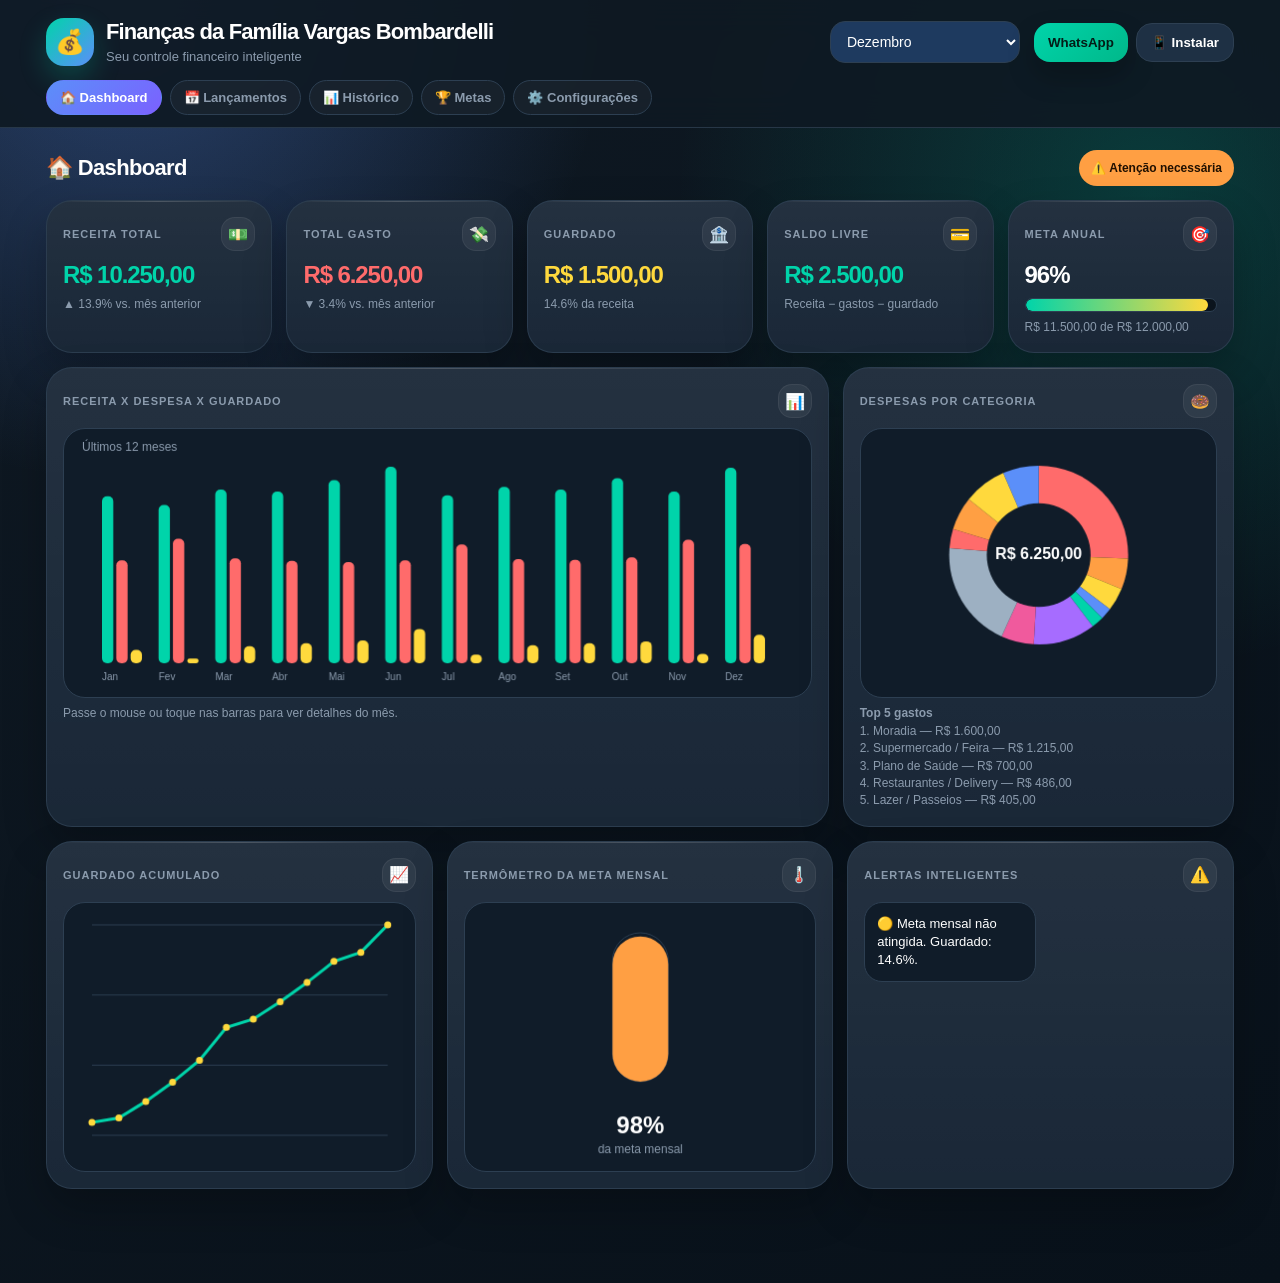
==== index.html @ 2c411420 "Add financial dashboard app" ====
<html lang="pt-BR">
<head>
  <meta charset="UTF-8" />
  <meta name="viewport" content="width=device-width, initial-scale=1.0, maximum-scale=1.0" />
  <meta name="theme-color" content="#0F1923" />
  <title>Finanças da Família Vargas Bombardelli</title>
  <style>
    :root{
      --bg:#0F1923;
      --bg2:#08111A;
      --card:#172535;
      --card2:#1E3044;
      --line:#2D3F52;
      --green:#00D4AA;
      --blue:#5B8FF9;
      --red:#FF6B6B;
      --gold:#FFD93D;
      --orange:#FF9F43;
      --text:#FFFFFF;
      --muted:#8B9BAD;
      --glass:rgba(255,255,255,.055);
    }
    *{box-sizing:border-box}
    html{scroll-behavior:smooth}
    body{
      margin:0;
      min-height:100vh;
      font-family:Arial, Calibri, sans-serif;
      background:
        radial-gradient(circle at 10% 0%, rgba(91,143,249,.35), transparent 28%),
        radial-gradient(circle at 90% 15%, rgba(0,212,170,.20), transparent 30%),
        linear-gradient(145deg,var(--bg),var(--bg2));
      color:var(--text);
    }
    button,input,select{font-family:inherit}
    button{
      border:0;
      border-radius:16px;
      padding:11px 14px;
      font-weight:800;
      color:#fff;
      background:linear-gradient(135deg,var(--blue),#7868FF);
      cursor:pointer;
      box-shadow:0 14px 28px rgba(0,0,0,.24);
      transition:.18s ease;
      -webkit-tap-highlight-color:transparent;
    }
    button:active{transform:scale(.98)}
    button.secondary{background:var(--card2);border:1px solid var(--line);box-shadow:none}
    button.danger{background:linear-gradient(135deg,var(--red),#D94B63)}
    button.green{background:linear-gradient(135deg,var(--green),#00B88A);color:#041C17}
    button.gold{background:linear-gradient(135deg,var(--gold),#FFB72D);color:#201700}
    input,select{
      width:100%;
      border:1px solid var(--line);
      background:#1E3A5F;
      color:#fff;
      border-radius:15px;
      padding:11px 12px;
      outline:none;
      font-size:14px;
    }
    input::placeholder{color:#A6B7C8}
    header{
      position:sticky;
      top:0;
      z-index:50;
      background:rgba(15,25,35,.92);
      backdrop-filter:blur(18px);
      -webkit-backdrop-filter:blur(18px);
      border-bottom:1px solid rgba(45,63,82,.8);
    }
    .header-inner{
      max-width:1220px;
      margin:0 auto;
      padding:18px 16px 12px;
    }
    .top{
      display:grid;
      grid-template-columns:1fr 190px auto;
      gap:14px;
      align-items:center;
    }
    .brand{
      display:flex;
      gap:12px;
      align-items:center;
    }
    .logo{
      width:48px;height:48px;border-radius:18px;
      display:grid;place-items:center;
      background:linear-gradient(135deg,var(--green),var(--blue));
      box-shadow:0 12px 28px rgba(0,212,170,.22);
      font-size:24px;
    }
    h1{font-size:22px;line-height:1.08;margin:0;letter-spacing:-.04em}
    .subtitle{margin:5px 0 0;color:var(--muted);font-size:13px}
    .actions{display:flex;gap:8px;flex-wrap:wrap;justify-content:flex-end}
    .tabs{
      display:flex;gap:8px;flex-wrap:wrap;margin-top:14px
    }
    .tab{
      background:rgba(255,255,255,.035);
      border:1px solid var(--line);
      color:var(--muted);
      box-shadow:none;
      border-radius:999px;
      padding:9px 13px;
      font-size:13px;
    }
    .tab.active{
      color:#fff;
      border-color:transparent;
      background:linear-gradient(135deg,var(--blue),#7B61FF);
    }
    main{max-width:1220px;margin:0 auto;padding:18px 16px 94px}
    .page{display:none;animation:fade .2s ease}
    .page.active{display:block}
    @keyframes fade{from{opacity:.45;transform:translateY(6px)}to{opacity:1;transform:translateY(0)}}
    .section-head{
      display:flex;align-items:center;justify-content:space-between;gap:12px;margin:4px 0 14px
    }
    h2{margin:0;font-size:22px;letter-spacing:-.03em}
    .status{
      display:inline-flex;
      align-items:center;
      justify-content:center;
      min-height:36px;
      border-radius:999px;
      padding:8px 12px;
      font-size:12px;
      font-weight:900;
      color:#061915;
      white-space:nowrap;
    }
    .status.good{background:var(--green)}
    .status.warn{background:var(--orange);color:#201000}
    .status.bad{background:var(--red);color:#fff}
    .grid{display:grid;gap:14px}
    .kpis{grid-template-columns:repeat(5,minmax(0,1fr))}
    .card{
      position:relative;
      overflow:hidden;
      background:
        linear-gradient(180deg,rgba(255,255,255,.055),rgba(255,255,255,.012)),
        var(--card);
      border:1px solid rgba(45,63,82,.9);
      border-radius:26px;
      padding:16px;
      box-shadow:0 20px 44px rgba(0,0,0,.24);
    }
    .card:before{
      content:"";
      position:absolute;
      inset:0 0 auto 0;
      height:1px;
      background:linear-gradient(90deg,transparent,rgba(255,255,255,.18),transparent);
    }
    .card-title{
      display:flex;align-items:center;justify-content:space-between;gap:10px;margin-bottom:10px
    }
    h3{
      margin:0;
      color:var(--muted);
      font-size:11px;
      letter-spacing:.09em;
      text-transform:uppercase;
    }
    .icon{
      width:34px;height:34px;border-radius:14px;
      background:rgba(255,255,255,.06);
      display:grid;place-items:center;
      border:1px solid rgba(255,255,255,.06);
    }
    .value{font-size:24px;font-weight:900;letter-spacing:-.045em}
    .small{font-size:12px;color:var(--muted);line-height:1.45;margin-top:7px}
    .positive{color:var(--green)}
    .negative{color:var(--red)}
    .golden{color:var(--gold)}
    .charts{grid-template-columns:2fr 1fr;margin-top:14px}
    .triple{grid-template-columns:1fr 1fr 1fr;margin-top:14px}
    canvas{
      display:block;
      width:100%;
      height:270px;
      background:#101C29;
      border-radius:22px;
      border:1px solid var(--line);
      touch-action:manipulation;
    }
    .tooltip{
      position:fixed;
      display:none;
      pointer-events:none;
      z-index:999;
      background:#07111B;
      color:#fff;
      border:1px solid var(--line);
      border-radius:14px;
      padding:9px 10px;
      font-size:12px;
      box-shadow:0 12px 30px rgba(0,0,0,.35);
      max-width:240px;
    }
    .alerts{display:grid;grid-template-columns:repeat(2,1fr);gap:10px}
    .alert{
      background:#101C29;
      border:1px solid var(--line);
      border-radius:18px;
      padding:12px;
      font-size:13px;
      line-height:1.4;
    }
    .forms{grid-template-columns:1fr 1fr}
    .field{margin-bottom:11px}
    .field label{
      display:block;margin:0 0 6px;color:var(--muted);font-size:12px
    }
    .row{
      display:grid;
      grid-template-columns:1fr 140px;
      gap:10px;
      align-items:center;
      margin-bottom:9px;
    }
    .row label{font-size:13px;color:#fff}
    .summary{grid-template-columns:repeat(5,1fr);margin-top:12px}
    .mini{
      background:#101C29;
      border:1px solid var(--line);
      border-radius:18px;
      padding:12px;
      min-height:70px;
    }
    .mini span{display:block;color:var(--muted);font-size:11px;margin-bottom:7px;text-transform:uppercase;letter-spacing:.06em}
    .mini strong{font-size:15px}
    .notice{
      border:1px solid rgba(255,217,61,.28);
      background:rgba(255,217,61,.075);
      color:#FFECA7;
      border-radius:20px;
      padding:13px 14px;
      line-height:1.45;
      font-size:13px;
    }
    table{
      width:100%;
      border-collapse:separate;
      border-spacing:0;
      overflow:hidden;
      border-radius:22px;
      background:var(--card);
      border:1px solid var(--line);
    }
    th,td{
      padding:12px 10px;
      border-bottom:1px solid var(--line);
      font-size:13px;
      text-align:right;
    }
    th:first-child,td:first-child{text-align:left}
    th{
      color:var(--muted);
      background:#101C29;
      font-size:11px;
      text-transform:uppercase;
      letter-spacing:.07em
    }
    tr:last-child td{border-bottom:0}
    .category-line{
      display:grid;
      grid-template-columns:1fr auto auto;
      gap:8px;
      align-items:center;
      padding:8px 0;
      border-bottom:1px solid rgba(45,63,82,.45);
    }
    .goal-card{margin-bottom:12px}
    .progress{
      height:14px;background:#0B141D;border:1px solid var(--line);
      border-radius:999px;overflow:hidden;margin-top:9px
    }
    .bar{
      height:100%;width:0;
      background:linear-gradient(90deg,var(--green),var(--gold));
      border-radius:999px;transition:.22s ease;
    }
    .bottom-nav{display:none}
    .fab{
      position:fixed;
      right:18px;
      bottom:82px;
      z-index:60;
      width:54px;height:54px;border-radius:50%;
      display:none;place-items:center;
      font-size:22px;
      background:linear-gradient(135deg,var(--green),var(--blue));
      color:#031A18;
    }
    @media(max-width:900px){
      .top{grid-template-columns:1fr;align-items:stretch}
      .actions{justify-content:stretch}
      .actions button{flex:1}
      .tabs{display:none}
      main{padding:14px 12px 94px}
      .kpis,.charts,.triple,.forms,.summary,.alerts{grid-template-columns:1fr}
      .card{border-radius:22px;padding:14px}
      .row{grid-template-columns:1fr;gap:6px}
      canvas{height:240px}
      .value{font-size:23px}
      table{display:block;overflow-x:auto;white-space:nowrap}
      .bottom-nav{
        display:grid;
        grid-template-columns:repeat(5,1fr);
        position:fixed;left:0;right:0;bottom:0;
        background:rgba(15,25,35,.97);
        border-top:1px solid var(--line);
        z-index:70;
      }
      .bottom-nav button{
        border-radius:0;
        background:transparent;
        color:var(--muted);
        box-shadow:none;
        padding:9px 4px;
        font-size:10.5px;
        line-height:1.2;
      }
      .bottom-nav button.active{
        color:#fff;
        background:#172535;
      }
      .fab{display:grid}
      h1{font-size:19px}
      h2{font-size:20px}
    }
  </style>
</head>
<body>
  <div class="tooltip" id="tooltip"></div>

  <header>
    <div class="header-inner">
      <div class="top">
        <div class="brand">
          <div class="logo">💰</div>
          <div>
            <h1 id="appTitle">Finanças da Família Vargas Bombardelli</h1>
            <p class="subtitle">Seu controle financeiro inteligente</p>
          </div>
        </div>
        <select id="monthSelect" aria-label="Selecionar mês"></select>
        <div class="actions">
          <button class="green" onclick="shareWhatsApp()">WhatsApp</button>
          <button class="secondary" onclick="showInstallHelp()">📱 Instalar</button>
        </div>
      </div>
      <div class="tabs">
        <button class="tab active" onclick="go('dashboard', this)">🏠 Dashboard</button>
        <button class="tab" onclick="go('lancamentos', this)">📅 Lançamentos</button>
        <button class="tab" onclick="go('historico', this)">📊 Histórico</button>
        <button class="tab" onclick="go('metas', this)">🏆 Metas</button>
        <button class="tab" onclick="go('config', this)">⚙️ Configurações</button>
      </div>
    </div>
  </header>

  <main>
    <section class="page active" id="dashboard">
      <div class="section-head">
        <h2>🏠 Dashboard</h2>
        <span class="status good" id="monthStatus">✅ Mês saudável</span>
      </div>

      <div class="grid kpis">
        <div class="card"><div class="card-title"><h3>Receita total</h3><span class="icon">💵</span></div><div class="value positive" id="kpiReceita">R$ 0,00</div><div class="small" id="cmpReceita">Comparativo mensal</div></div>
        <div class="card"><div class="card-title"><h3>Total gasto</h3><span class="icon">💸</span></div><div class="value negative" id="kpiGasto">R$ 0,00</div><div class="small" id="cmpGasto">Fixas + variáveis</div></div>
        <div class="card"><div class="card-title"><h3>Guardado</h3><span class="icon">🏦</span></div><div class="value golden" id="kpiGuardado">R$ 0,00</div><div class="small" id="kpiPctGuardado">0% da receita</div></div>
        <div class="card"><div class="card-title"><h3>Saldo livre</h3><span class="icon">💳</span></div><div class="value" id="kpiSaldo">R$ 0,00</div><div class="small">Receita − gastos − guardado</div></div>
        <div class="card"><div class="card-title"><h3>Meta anual</h3><span class="icon">🎯</span></div><div class="value" id="kpiMeta">0%</div><div class="progress"><div class="bar" id="metaBar"></div></div><div class="small" id="metaText">R$ 0 de R$ 12.000</div></div>
      </div>

      <div class="grid charts">
        <div class="card">
          <div class="card-title"><h3>Receita x despesa x guardado</h3><span class="icon">📊</span></div>
          <canvas id="barChart"></canvas>
          <div class="small">Passe o mouse ou toque nas barras para ver detalhes do mês.</div>
        </div>
        <div class="card">
          <div class="card-title"><h3>Despesas por categoria</h3><span class="icon">🍩</span></div>
          <canvas id="donutChart"></canvas>
          <div class="small" id="topGastos"></div>
        </div>
      </div>

      <div class="grid triple">
        <div class="card"><div class="card-title"><h3>Guardado acumulado</h3><span class="icon">📈</span></div><canvas id="lineChart"></canvas></div>
        <div class="card"><div class="card-title"><h3>Termômetro da meta mensal</h3><span class="icon">🌡️</span></div><canvas id="thermoChart"></canvas></div>
        <div class="card"><div class="card-title"><h3>Alertas inteligentes</h3><span class="icon">⚠️</span></div><div class="alerts" id="alerts"></div></div>
      </div>
    </section>

    <section class="page" id="lancamentos">
      <div class="section-head">
        <h2>📅 Lançamentos</h2>
        <button class="danger" onclick="clearAll()">Apagar todos os meses</button>
      </div>
      <div class="notice">Preencha os valores do mês selecionado. O app salva automaticamente no navegador do aparelho.</div>

      <div class="grid forms" style="margin-top:14px">
        <div class="card">
          <div class="card-title"><h3>🟢 Receitas</h3><span class="icon">💵</span></div>
          <div class="field"><label>Salário Giovanna</label><input type="number" id="salGiovanna" min="0" oninput="updateMonthData()"></div>
          <div class="field"><label>Salário Cleiton</label><input type="number" id="salCleiton" min="0" oninput="updateMonthData()"></div>
          <div class="field"><label>Renda Extra</label><input type="number" id="rendaExtra" min="0" oninput="updateMonthData()"></div>
          <div class="field"><label>Outros</label><input type="number" id="outrosReceita" min="0" oninput="updateMonthData()"></div>
        </div>
        <div class="card">
          <div class="card-title"><h3>🔵 Investimentos & reservas</h3><span class="icon">🏦</span></div>
          <div class="field"><label>Poupança / Conta Reserva</label><input type="number" id="poupanca" min="0" oninput="updateMonthData()"></div>
          <div class="field"><label>CDB / Tesouro / Investimentos</label><input type="number" id="investimentos" min="0" oninput="updateMonthData()"></div>
          <div class="field"><label>Fundo de Emergência</label><input type="number" id="emergencia" min="0" oninput="updateMonthData()"></div>
        </div>
      </div>

      <div class="grid forms" style="margin-top:14px">
        <div class="card"><div class="card-title"><h3>🔴 Despesas fixas</h3><span class="icon">🏠</span></div><div id="fixedInputs"></div></div>
        <div class="card"><div class="card-title"><h3>🟠 Despesas variáveis</h3><span class="icon">🛒</span></div><div id="varInputs"></div></div>
      </div>

      <div class="card" style="margin-top:14px">
        <div class="card-title"><h3>📊 Resumo do mês</h3><span class="icon">✨</span></div>
        <div class="grid summary">
          <div class="mini"><span>Receitas</span><strong id="sumReceita">R$ 0,00</strong></div>
          <div class="mini"><span>Despesas</span><strong id="sumDespesa">R$ 0,00</strong></div>
          <div class="mini"><span>Guardado</span><strong id="sumGuardado">R$ 0,00</strong></div>
          <div class="mini"><span>Saldo</span><strong id="sumSaldo">R$ 0,00</strong></div>
          <div class="mini"><span>Status</span><strong id="sumStatus">-</strong></div>
        </div>
      </div>
    </section>

    <section class="page" id="historico">
      <div class="section-head"><h2>📊 Histórico anual</h2></div>
      <div class="card"><table id="historyTable"></table></div>
    </section>

    <section class="page" id="metas">
      <div class="section-head">
        <h2>🏆 Metas & Sonhos</h2>
        <button onclick="addGoal()">Adicionar meta</button>
      </div>
      <div id="goalsList"></div>
    </section>

    <section class="page" id="config">
      <div class="section-head"><h2>⚙️ Configurações</h2></div>
      <div class="grid forms">
        <div class="card">
          <div class="card-title"><h3>Personalização</h3><span class="icon">⚙️</span></div>
          <div class="field"><label>Nome da família</label><input id="familyName" oninput="updateConfig()"></div>
          <div class="field"><label>Meta anual de economia</label><input type="number" id="annualGoal" oninput="updateConfig()"></div>
          <div class="field"><label>Meta percentual mensal (%)</label><input type="number" id="monthlyGoalPct" oninput="updateConfig()"></div>
          <button class="gold" onclick="resetDemo()">Restaurar dados de demonstração</button>
        </div>
        <div class="card">
          <div class="card-title"><h3>Categorias de despesas</h3><span class="icon">🧾</span></div>
          <div class="field"><label>Nova categoria</label><input id="newCategoryName" placeholder="Ex: Bebê, pet, farmácia..."></div>
          <div class="actions" style="justify-content:flex-start"><button onclick="addCategory('fixed')">Adicionar em fixas</button><button onclick="addCategory('variable')">Adicionar em variáveis</button></div>
          <div id="categoryList" style="margin-top:14px"></div>
        </div>
      </div>
      <div class="card" style="margin-top:14px">
        <div class="card-title"><h3>Como usar no iPhone</h3><span class="icon">📱</span></div>
        <p class="small">Se estiver hospedado em site/link: abra no Safari, toque em compartilhar e escolha “Adicionar à Tela de Início”. Se estiver como arquivo HTML, ele pode abrir com limitações no iPhone.</p>
      </div>
    </section>
  </main>

  <button class="fab" onclick="goMobile('lancamentos', document.querySelectorAll('.bottom-nav button')[1])">＋</button>

  <nav class="bottom-nav">
    <button class="active" onclick="goMobile('dashboard', this)">🏠<br>Início</button>
    <button onclick="goMobile('lancamentos', this)">📅<br>Lançar</button>
    <button onclick="goMobile('historico', this)">📊<br>Histórico</button>
    <button onclick="goMobile('metas', this)">🏆<br>Metas</button>
    <button onclick="goMobile('config', this)">⚙️<br>Ajustes</button>
  </nav>

  <script>
    var months = ["Janeiro","Fevereiro","Março","Abril","Maio","Junho","Julho","Agosto","Setembro","Outubro","Novembro","Dezembro"];
    var state = null;
    var chartHit = { bars: [], donut: [] };

    function defaultState(){
      var fixedCats = ["Moradia","Condomínio","Energia elétrica","Água / Saneamento","Gás","Internet / Telefone","Plano de Saúde","Escola / Cursos","Seguro","Parcelas fixas"];
      var varCats = ["Supermercado / Feira","Açougue / Padaria","Farmácia / Saúde","Combustível","Transporte","Restaurantes / Delivery","Lazer / Passeios","Roupas / Calçados","Higiene / Beleza","Assinaturas digitais","Presentes","Compras diversas"];
      var data = {};
      for(var i=0;i<months.length;i++){
        data[months[i]] = {receitas:{giovanna:0,cleiton:0,extra:0,outros:0},fixed:{},variable:{},invest:{poupanca:0,investimentos:0,emergencia:0}};
        for(var f=0;f<fixedCats.length;f++) data[months[i]].fixed[fixedCats[f]]=0;
        for(var v=0;v<varCats.length;v++) data[months[i]].variable[varCats[v]]=0;
      }

      var demo = [
        [5000,3500,250,0,3350,2050,700],
        [4900,3400,0,0,3380,3150,250],
        [5100,3600,400,0,3400,2100,900],
        [5200,3650,0,150,3420,1950,1050],
        [5300,3700,600,0,3450,1850,1200],
        [5600,3900,800,0,3500,1900,1800],
        [5200,3600,0,0,3480,2750,450],
        [5250,3700,300,0,3460,2000,950],
        [5350,3750,0,0,3470,1950,1050],
        [5400,3800,500,0,3500,2050,1150],
        [5300,3700,0,0,3520,2950,500],
        [5600,3900,750,0,3550,2700,1500]
      ];

      for(var m=0;m<months.length;m++){
        var d=data[months[m]], x=demo[m];
        d.receitas={giovanna:x[0],cleiton:x[1],extra:x[2],outros:x[3]};
        d.fixed["Moradia"]=1600;
        d.fixed["Condomínio"]=350;
        d.fixed["Energia elétrica"]=260;
        d.fixed["Água / Saneamento"]=130;
        d.fixed["Internet / Telefone"]=140;
        d.fixed["Plano de Saúde"]=700;
        d.fixed["Parcelas fixas"]=x[4]-3180;
        d.variable["Supermercado / Feira"]=Math.round(x[5]*0.45);
        d.variable["Restaurantes / Delivery"]=Math.round(x[5]*0.18);
        d.variable["Combustível"]=Math.round(x[5]*0.14);
        d.variable["Farmácia / Saúde"]=Math.round(x[5]*0.08);
        d.variable["Lazer / Passeios"]=Math.round(x[5]*0.15);
        d.invest.poupanca=x[6];
      }

      return {
        selectedMonth: months[new Date().getMonth()] || "Janeiro",
        familyName: "Família Vargas Bombardelli",
        annualGoal: 12000,
        monthlyGoalPct: 15,
        fixedCategories: fixedCats,
        variableCategories: varCats,
        data:data,
        goals:[
          {name:"Reserva de emergência",target:10000,saved:2300,date:"2025-12-31"},
          {name:"Viagem em família",target:7000,saved:1200,date:"2025-11-30"}
        ]
      };
    }

    function load(){
      try{ state = JSON.parse(localStorage.getItem("financasVargasBombardelliFinal")) || defaultState(); }
      catch(e){ state = defaultState(); }
      ensureState();
    }
    function ensureState(){
      for(var i=0;i<months.length;i++){
        var m=months[i];
        if(!state.data[m]) state.data[m]={receitas:{giovanna:0,cleiton:0,extra:0,outros:0},fixed:{},variable:{},invest:{poupanca:0,investimentos:0,emergencia:0}};
        state.fixedCategories.forEach(function(c){ if(state.data[m].fixed[c]===undefined) state.data[m].fixed[c]=0; });
        state.variableCategories.forEach(function(c){ if(state.data[m].variable[c]===undefined) state.data[m].variable[c]=0; });
      }
    }
    function save(){ try{ localStorage.setItem("financasVargasBombardelliFinal", JSON.stringify(state)); }catch(e){} }
    function money(v){ return (Number(v)||0).toLocaleString("pt-BR",{style:"currency",currency:"BRL"}); }
    function sumObj(o){ var t=0; for(var k in o)t+=Number(o[k])||0; return t; }
    function calcMonth(m){
      var d=state.data[m], receita=sumObj(d.receitas), fixas=sumObj(d.fixed), variaveis=sumObj(d.variable), despesas=fixas+variaveis, guardado=sumObj(d.invest), saldo=receita-despesas-guardado;
      return {receita:receita,fixas:fixas,variaveis:variaveis,despesas:despesas,guardado:guardado,saldo:saldo,pctGuardado:receita?guardado/receita*100:0,pctGasto:receita?despesas/receita*100:0};
    }
    function statusFor(c){
      if(c.saldo<0) return {text:"🚨 Mês crítico",cls:"bad"};
      if(c.pctGuardado<state.monthlyGoalPct) return {text:"⚠️ Atenção necessária",cls:"warn"};
      return {text:"✅ Mês saudável",cls:"good"};
    }
    function init(){
      load();
      var sel=document.getElementById("monthSelect");
      months.forEach(function(m){ var o=document.createElement("option"); o.value=m; o.textContent=m; sel.appendChild(o); });
      sel.value=state.selectedMonth;
      sel.addEventListener("change",function(){state.selectedMonth=this.value; renderAll();});
      renderAll();
      setTimeout(renderAll,200);
    }
    function go(id,btn){
      document.querySelectorAll(".page").forEach(function(p){p.classList.remove("active")});
      document.getElementById(id).classList.add("active");
      document.querySelectorAll(".tab").forEach(function(t){t.classList.remove("active")});
      if(btn)btn.classList.add("active");
      window.scrollTo(0,0);
    }
    function goMobile(id,btn){
      go(id,null);
      document.querySelectorAll(".bottom-nav button").forEach(function(b){b.classList.remove("active")});
      if(btn)btn.classList.add("active");
    }
    function renderAll(){
      save();
      document.getElementById("appTitle").textContent="Finanças da " + state.familyName;
      document.getElementById("monthSelect").value=state.selectedMonth;
      renderDashboard(); renderLaunch(); renderHistory(); renderGoals(); renderConfig();
    }
    function renderDashboard(){
      var m=state.selectedMonth, c=calcMonth(m), st=statusFor(c);
      document.getElementById("kpiReceita").textContent=money(c.receita);
      document.getElementById("kpiGasto").textContent=money(c.despesas);
      document.getElementById("kpiGuardado").textContent=money(c.guardado);
      document.getElementById("kpiPctGuardado").textContent=c.pctGuardado.toFixed(1)+"% da receita";
      var saldo=document.getElementById("kpiSaldo"); saldo.textContent=money(c.saldo); saldo.className="value "+(c.saldo<0?"negative":"positive");
      var statusEl=document.getElementById("monthStatus"); statusEl.textContent=st.text; statusEl.className="status "+st.cls;
      var saved=0; months.forEach(function(x){saved+=calcMonth(x).guardado});
      var pct=state.annualGoal?Math.min(100,saved/state.annualGoal*100):0;
      document.getElementById("kpiMeta").textContent=pct.toFixed(0)+"%";
      document.getElementById("metaBar").style.width=pct+"%";
      document.getElementById("metaText").textContent=money(saved)+" de "+money(state.annualGoal);

      var idx=months.indexOf(m), prev=idx>0?calcMonth(months[idx-1]):null;
      document.getElementById("cmpReceita").textContent=prev?compare(c.receita,prev.receita):"Primeiro mês da série";
      document.getElementById("cmpGasto").textContent=prev?compare(c.despesas,prev.despesas):"Fixas + variáveis";

      var alerts=[];
      if(c.saldo<0) alerts.push("🔴 Saldo negativo em "+m+". Revise gastos variáveis.");
      if(c.pctGuardado<state.monthlyGoalPct) alerts.push("🟡 Meta mensal não atingida. Guardado: "+c.pctGuardado.toFixed(1)+"%.");
      if(c.pctGuardado>=state.monthlyGoalPct) alerts.push("🟢 Você guardou "+c.pctGuardado.toFixed(1)+"% da renda este mês.");
      if(c.pctGasto>75) alerts.push("🟠 Gastos acima de 75% da receita.");
      document.getElementById("alerts").innerHTML=alerts.map(function(a){return '<div class="alert">'+a+'</div>'}).join("");

      drawBars(); drawDonut(); drawLine(); drawThermo(); renderTopGastos();
    }
    function compare(a,b){
      if(!b) return "Sem base anterior";
      var p=(a-b)/b*100, arrow=p>=0?"▲":"▼";
      return arrow+" "+Math.abs(p).toFixed(1)+"% vs. mês anterior";
    }
    function renderLaunch(){
      var d=state.data[state.selectedMonth], c=calcMonth(state.selectedMonth), st=statusFor(c);
      setVal("salGiovanna",d.receitas.giovanna); setVal("salCleiton",d.receitas.cleiton); setVal("rendaExtra",d.receitas.extra); setVal("outrosReceita",d.receitas.outros);
      setVal("poupanca",d.invest.poupanca); setVal("investimentos",d.invest.investimentos); setVal("emergencia",d.invest.emergencia);
      renderExpenseInputs("fixedInputs",state.fixedCategories,d.fixed,"fixed");
      renderExpenseInputs("varInputs",state.variableCategories,d.variable,"variable");
      document.getElementById("sumReceita").textContent=money(c.receita);
      document.getElementById("sumDespesa").textContent=money(c.despesas);
      document.getElementById("sumGuardado").textContent=money(c.guardado);
      document.getElementById("sumSaldo").textContent=money(c.saldo);
      document.getElementById("sumStatus").textContent=st.text;
    }
    function setVal(id,v){var el=document.getElementById(id); if(document.activeElement!==el) el.value=v||"";}
    function renderExpenseInputs(id,cats,obj,type){
      var html="";
      cats.forEach(function(cat){
        html+='<div class="row"><label>'+cat+'</label><input type="number" min="0" value="'+(obj[cat]||"")+'" data-type="'+type+'" data-cat="'+cat.replace(/"/g,'&quot;')+'" oninput="updateExpense(this)"></div>';
      });
      document.getElementById(id).innerHTML=html;
    }
    function updateMonthData(){
      var d=state.data[state.selectedMonth];
      d.receitas.giovanna=+document.getElementById("salGiovanna").value||0;
      d.receitas.cleiton=+document.getElementById("salCleiton").value||0;
      d.receitas.extra=+document.getElementById("rendaExtra").value||0;
      d.receitas.outros=+document.getElementById("outrosReceita").value||0;
      d.invest.poupanca=+document.getElementById("poupanca").value||0;
      d.invest.investimentos=+document.getElementById("investimentos").value||0;
      d.invest.emergencia=+document.getElementById("emergencia").value||0;
      save(); renderDashboard(); renderHistory();
      var c=calcMonth(state.selectedMonth), st=statusFor(c);
      document.getElementById("sumReceita").textContent=money(c.receita); document.getElementById("sumDespesa").textContent=money(c.despesas); document.getElementById("sumGuardado").textContent=money(c.guardado); document.getElementById("sumSaldo").textContent=money(c.saldo); document.getElementById("sumStatus").textContent=st.text;
    }
    function updateExpense(el){
      state.data[state.selectedMonth][el.dataset.type][el.dataset.cat]=+el.value||0;
      save(); renderDashboard(); renderHistory(); updateMonthData();
    }
    function renderHistory(){
      var html="<tr><th>Mês</th><th>Receita</th><th>Despesas</th><th>Guardado</th><th>Saldo</th><th>% Guardado</th><th>Status</th></tr>";
      months.forEach(function(m){
        var c=calcMonth(m), st=statusFor(c);
        html+="<tr><td>"+m+"</td><td>"+money(c.receita)+"</td><td>"+money(c.despesas)+"</td><td>"+money(c.guardado)+"</td><td class='"+(c.saldo<0?"negative":"positive")+"'><strong>"+money(c.saldo)+"</strong></td><td>"+c.pctGuardado.toFixed(1)+"%</td><td>"+st.text+"</td></tr>";
      });
      document.getElementById("historyTable").innerHTML=html;
    }
    function renderGoals(){
      var html="";
      state.goals.forEach(function(g,i){
        var pct=g.target?Math.min(100,(+g.saved||0)/g.target*100):0;
        html+='<div class="card goal-card"><div class="card-title"><h3>Meta '+(i+1)+'</h3><span class="icon">🎯</span></div>'+        
          '<div class="row"><label>Nome</label><input value="'+g.name+'" oninput="updateGoal('+i+',\'name\',this.value)"></div>'+        
          '<div class="row"><label>Valor alvo</label><input type="number" value="'+g.target+'" oninput="updateGoal('+i+',\'target\',this.value)"></div>'+        
          '<div class="row"><label>Valor já guardado</label><input type="number" value="'+g.saved+'" oninput="updateGoal('+i+',\'saved\',this.value)"></div>'+        
          '<div class="row"><label>Data alvo</label><input type="date" value="'+g.date+'" oninput="updateGoal('+i+',\'date\',this.value)"></div>'+        
          '<div class="small">Progresso: '+pct.toFixed(0)+'% — '+(pct>=100?'✅ Concluído':pct>=75?'🎯 Quase lá':'🔜 Em progresso')+'</div><div class="progress"><div class="bar" style="width:'+pct+'%"></div></div>'+        
          '<div style="margin-top:10px"><button class="danger" onclick="removeGoal('+i+')">Remover</button></div></div>';
      });
      document.getElementById("goalsList").innerHTML=html||'<div class="card">Nenhuma meta cadastrada.</div>';
    }
    function addGoal(){ if(state.goals.length>=6){alert("Você pode cadastrar até 6 metas.");return;} state.goals.push({name:"Nova meta",target:1000,saved:0,date:"2025-12-31"}); renderGoals(); save(); }
    function updateGoal(i,f,v){ if(f==="target"||f==="saved")v=+v||0; state.goals[i][f]=v; renderGoals(); save(); }
    function removeGoal(i){ if(confirm("Remover esta meta?")){state.goals.splice(i,1); renderGoals(); save();}}
    function renderConfig(){
      setVal("familyName",state.familyName); setVal("annualGoal",state.annualGoal); setVal("monthlyGoalPct",state.monthlyGoalPct);
      var html="<h3>Fixas</h3>";
      state.fixedCategories.forEach(function(c,i){html+=catLine(c,"fixed",i)});
      html+="<h3 style='margin-top:14px'>Variáveis</h3>";
      state.variableCategories.forEach(function(c,i){html+=catLine(c,"variable",i)});
      document.getElementById("categoryList").innerHTML=html;
    }
    function catLine(c,t,i){return '<div class="category-line"><span>'+c+'</span><button class="secondary" onclick="renameCategory(\''+t+'\','+i+')">Renomear</button><button class="danger" onclick="removeCategory(\''+t+'\','+i+')">Remover</button></div>'}
    function updateConfig(){
      state.familyName=document.getElementById("familyName").value||"Família Vargas Bombardelli";
      state.annualGoal=+document.getElementById("annualGoal").value||0;
      state.monthlyGoalPct=+document.getElementById("monthlyGoalPct").value||0;
      save(); renderDashboard(); document.getElementById("appTitle").textContent="Finanças da "+state.familyName;
    }
    function addCategory(type){
      var name=document.getElementById("newCategoryName").value.trim(); if(!name){alert("Digite o nome da categoria.");return}
      var arr=type==="fixed"?state.fixedCategories:state.variableCategories;
      if(arr.indexOf(name)>=0){alert("Essa categoria já existe.");return}
      arr.push(name); months.forEach(function(m){state.data[m][type][name]=0});
      document.getElementById("newCategoryName").value=""; renderAll();
    }
    function renameCategory(type,index){
      var arr=type==="fixed"?state.fixedCategories:state.variableCategories, old=arr[index], name=prompt("Novo nome:",old);
      if(!name||name===old)return; arr[index]=name;
      months.forEach(function(m){var obj=state.data[m][type]; obj[name]=obj[old]||0; delete obj[old];});
      renderAll();
    }
    function removeCategory(type,index){
      var arr=type==="fixed"?state.fixedCategories:state.variableCategories, name=arr[index];
      if(!confirm("Remover '"+name+"' de todos os meses?"))return;
      arr.splice(index,1); months.forEach(function(m){delete state.data[m][type][name]}); renderAll();
    }
    function clearAll(){
      if(!confirm("Tem certeza que deseja apagar TODOS os lançamentos de TODOS os meses?"))return;
      months.forEach(function(m){
        var d=state.data[m]; d.receitas={giovanna:0,cleiton:0,extra:0,outros:0}; d.invest={poupanca:0,investimentos:0,emergencia:0};
        Object.keys(d.fixed).forEach(function(k){d.fixed[k]=0}); Object.keys(d.variable).forEach(function(k){d.variable[k]=0});
      });
      renderAll(); alert("Lançamentos apagados.");
    }
    function resetDemo(){ if(confirm("Restaurar dados de demonstração? Isso substitui os dados atuais.")){state=defaultState(); renderAll();}}
    function shareWhatsApp(){ window.open("https://wa.me/?text="+encodeURIComponent("App financeiro da Família Vargas Bombardelli: "+location.href),"_blank");}
    function showInstallHelp(){ alert("No iPhone: abra no Safari > Compartilhar > Adicionar à Tela de Início. No Android: Chrome > menu > Adicionar à tela inicial.");}

    function setupCanvas(c){var r=window.devicePixelRatio||1, rect=c.getBoundingClientRect(); c.width=rect.width*r; c.height=rect.height*r; var ctx=c.getContext("2d"); ctx.setTransform(r,0,0,r,0,0); return {ctx:ctx,w:rect.width,h:rect.height};}
    function showTip(x,y,text){var t=document.getElementById("tooltip"); t.innerHTML=text; t.style.left=(x+12)+"px"; t.style.top=(y+12)+"px"; t.style.display="block";}
    function hideTip(){document.getElementById("tooltip").style.display="none";}
    function drawBars(){
      var c=document.getElementById("barChart"), o=setupCanvas(c), ctx=o.ctx,w=o.w,h=o.h; chartHit.bars=[];
      ctx.clearRect(0,0,w,h); var vals=[],max=1; months.forEach(function(m){var x=calcMonth(m); vals.push(x); max=Math.max(max,x.receita,x.despesas,x.guardado);});
      var pad=34, base=h-34, ch=h-72, gw=(w-pad*2)/12, bw=Math.max(4,gw/5);
      ctx.fillStyle="#8B9BAD"; ctx.font="12px Arial"; ctx.fillText("Últimos 12 meses",18,22);
      vals.forEach(function(v,i){var x=pad+i*gw+4; bar(ctx,x,base,bw,ch,v.receita,max,"#00D4AA"); bar(ctx,x+bw+3,base,bw,ch,v.despesas,max,"#FF6B6B"); bar(ctx,x+(bw+3)*2,base,bw,ch,v.guardado,max,"#FFD93D"); ctx.fillStyle="#8B9BAD"; ctx.font="10px Arial"; ctx.fillText(months[i].slice(0,3),x,base+17); chartHit.bars.push({x:x,y:24,w:gw,h:ch+24,text:"<b>"+months[i]+"</b><br>Receita: "+money(v.receita)+"<br>Despesas: "+money(v.despesas)+"<br>Guardado: "+money(v.guardado)});});
      c.onmousemove=c.ontouchstart=function(e){var p=pos(e,c); var hit=chartHit.bars.find(function(a){return p.x>=a.x&&p.x<=a.x+a.w}); if(hit)showTip(p.clientX,p.clientY,hit.text); else hideTip();};
      c.onmouseleave=hideTip;
    }
    function bar(ctx,x,base,bw,ch,val,max,color){var bh=(val/max)*ch; ctx.fillStyle=color; roundRect(ctx,x,base-bh,bw,bh,5); ctx.fill();}
    function drawDonut(){
      var c=document.getElementById("donutChart"), o=setupCanvas(c), ctx=o.ctx,w=o.w,h=o.h; ctx.clearRect(0,0,w,h); chartHit.donut=[];
      var d=state.data[state.selectedMonth], items=[]; Object.keys(d.fixed).forEach(function(k){if(d.fixed[k]>0)items.push({name:k,val:d.fixed[k]})}); Object.keys(d.variable).forEach(function(k){if(d.variable[k]>0)items.push({name:k,val:d.variable[k]})});
      var total=items.reduce(function(a,b){return a+(+b.val||0)},0);
      if(!total){ctx.fillStyle="#8B9BAD";ctx.font="14px Arial";ctx.fillText("Sem despesas no mês",24,40);return}
      var colors=["#FF6B6B","#FF9F43","#FFD93D","#5B8FF9","#00D4AA","#A66CFF","#F05A9D","#9DB0C2"], cx=w/2, cy=h/2-8, r=Math.min(w,h)/3, start=-Math.PI/2;
      items.forEach(function(it,i){var s=it.val/total*Math.PI*2; ctx.beginPath(); ctx.moveTo(cx,cy); ctx.fillStyle=colors[i%colors.length]; ctx.arc(cx,cy,r,start,start+s); ctx.fill(); chartHit.donut.push({start:start,end:start+s,text:"<b>"+it.name+"</b><br>"+money(it.val)+"<br>"+(it.val/total*100).toFixed(1)+"%"}); start+=s;});
      ctx.beginPath();ctx.fillStyle="#101C29";ctx.arc(cx,cy,r*.58,0,Math.PI*2);ctx.fill();ctx.fillStyle="#fff";ctx.font="bold 16px Arial";ctx.textAlign="center";ctx.fillText(money(total),cx,cy+4);ctx.textAlign="left";
      c.onmousemove=c.ontouchstart=function(e){var p=pos(e,c), dx=p.x-cx, dy=p.y-cy, dist=Math.sqrt(dx*dx+dy*dy); if(dist<r*.58||dist>r){hideTip();return} var ang=Math.atan2(dy,dx); if(ang<-Math.PI/2)ang+=Math.PI*2; var hit=chartHit.donut.find(function(a){return ang>=a.start&&ang<=a.end}); if(hit)showTip(p.clientX,p.clientY,hit.text);};
      c.onmouseleave=hideTip;
    }
    function drawLine(){
      var c=document.getElementById("lineChart"), o=setupCanvas(c), ctx=o.ctx,w=o.w,h=o.h; ctx.clearRect(0,0,w,h); var acc=0, vals=[]; months.forEach(function(m){acc+=calcMonth(m).guardado; vals.push(acc)}); var max=Math.max(1,Math.max.apply(null,vals)), pad=28, ch=h-58, cw=w-pad*2;
      ctx.strokeStyle="#2D3F52"; ctx.lineWidth=1; for(var g=0;g<4;g++){ctx.beginPath();ctx.moveTo(pad,22+g*ch/3);ctx.lineTo(w-pad,22+g*ch/3);ctx.stroke();}
      ctx.beginPath(); vals.forEach(function(v,i){var x=pad+i*(cw/11), y=22+ch-(v/max*ch); if(i===0)ctx.moveTo(x,y); else ctx.lineTo(x,y);}); ctx.strokeStyle="#00D4AA"; ctx.lineWidth=3; ctx.stroke();
      vals.forEach(function(v,i){var x=pad+i*(cw/11), y=22+ch-(v/max*ch); ctx.beginPath();ctx.fillStyle="#FFD93D";ctx.arc(x,y,3.5,0,Math.PI*2);ctx.fill();});
    }
    function drawThermo(){
      var c=document.getElementById("thermoChart"), o=setupCanvas(c), ctx=o.ctx,w=o.w,h=o.h; ctx.clearRect(0,0,w,h); var cm=calcMonth(state.selectedMonth), pct=state.monthlyGoalPct?Math.min(130,cm.pctGuardado/state.monthlyGoalPct*100):0;
      var x=w/2-28,y=30,th=150; ctx.fillStyle="#101C29"; roundRect(ctx,x,y,56,th,28);ctx.fill(); ctx.strokeStyle="#2D3F52";ctx.stroke();
      var fill=Math.min(100,pct)/100*th; ctx.fillStyle=pct>=100?"#00D4AA":"#FF9F43"; roundRect(ctx,x,y+th-fill,56,fill,28);ctx.fill();
      ctx.fillStyle="#fff";ctx.font="bold 24px Arial";ctx.textAlign="center";ctx.fillText(pct.toFixed(0)+"%",w/2,h-38); ctx.fillStyle="#8B9BAD";ctx.font="12px Arial";ctx.fillText("da meta mensal",w/2,h-18);ctx.textAlign="left";
    }
    function renderTopGastos(){
      var d=state.data[state.selectedMonth], arr=[]; Object.keys(d.fixed).forEach(function(k){arr.push({name:k,val:d.fixed[k]})}); Object.keys(d.variable).forEach(function(k){arr.push({name:k,val:d.variable[k]})}); arr.sort(function(a,b){return b.val-a.val});
      var html="<b>Top 5 gastos</b><br>"+arr.filter(function(x){return x.val>0}).slice(0,5).map(function(x,i){return (i+1)+". "+x.name+" — "+money(x.val)}).join("<br>");
      document.getElementById("topGastos").innerHTML=html;
    }
    function pos(e,c){var t=e.touches?e.touches[0]:e, r=c.getBoundingClientRect(); return {x:t.clientX-r.left,y:t.clientY-r.top,clientX:t.clientX,clientY:t.clientY};}
    function roundRect(ctx,x,y,w,h,r){r=Math.min(r,w/2,h/2);ctx.beginPath();ctx.moveTo(x+r,y);ctx.arcTo(x+w,y,x+w,y+h,r);ctx.arcTo(x+w,y+h,x,y+h,r);ctx.arcTo(x,y+h,x,y,r);ctx.arcTo(x,y,x+w,y,r);ctx.closePath();}
    window.addEventListener("resize",function(){renderDashboard()});
    init();
  </script>
</body>
</html>
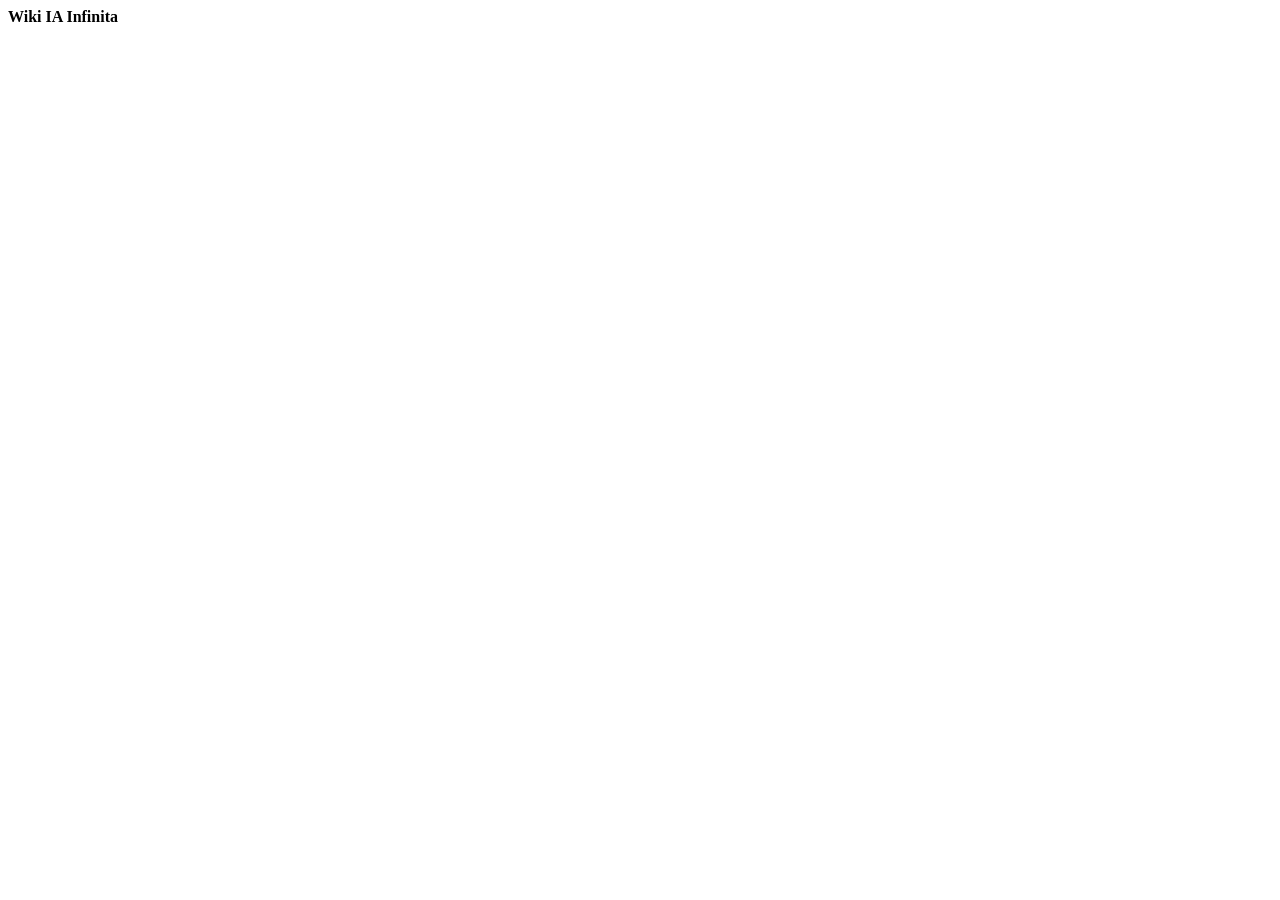
==== commit 4ee2d73e: "Substitui home por Wiki IA Infinita" ====
--- a/index.html
+++ b/index.html
@@ -1,791 +1,12 @@
+<!doctype html>
 <html lang="pt-BR">
 <head>
-  <meta charset="UTF-8" />
-  <meta name="viewport" content="width=device-width, initial-scale=1.0, maximum-scale=1.0" />
-  <meta name="theme-color" content="#0F1923" />
-  <title>Finanças da Família Vargas Bombardelli</title>
-  <style>
-    :root{
-      --bg:#0F1923;
-      --bg2:#08111A;
-      --card:#172535;
-      --card2:#1E3044;
-      --line:#2D3F52;
-      --green:#00D4AA;
-      --blue:#5B8FF9;
-      --red:#FF6B6B;
-      --gold:#FFD93D;
-      --orange:#FF9F43;
-      --text:#FFFFFF;
-      --muted:#8B9BAD;
-      --glass:rgba(255,255,255,.055);
-    }
-    *{box-sizing:border-box}
-    html{scroll-behavior:smooth}
-    body{
-      margin:0;
-      min-height:100vh;
-      font-family:Arial, Calibri, sans-serif;
-      background:
-        radial-gradient(circle at 10% 0%, rgba(91,143,249,.35), transparent 28%),
-        radial-gradient(circle at 90% 15%, rgba(0,212,170,.20), transparent 30%),
-        linear-gradient(145deg,var(--bg),var(--bg2));
-      color:var(--text);
-    }
-    button,input,select{font-family:inherit}
-    button{
-      border:0;
-      border-radius:16px;
-      padding:11px 14px;
-      font-weight:800;
-      color:#fff;
-      background:linear-gradient(135deg,var(--blue),#7868FF);
-      cursor:pointer;
-      box-shadow:0 14px 28px rgba(0,0,0,.24);
-      transition:.18s ease;
-      -webkit-tap-highlight-color:transparent;
-    }
-    button:active{transform:scale(.98)}
-    button.secondary{background:var(--card2);border:1px solid var(--line);box-shadow:none}
-    button.danger{background:linear-gradient(135deg,var(--red),#D94B63)}
-    button.green{background:linear-gradient(135deg,var(--green),#00B88A);color:#041C17}
-    button.gold{background:linear-gradient(135deg,var(--gold),#FFB72D);color:#201700}
-    input,select{
-      width:100%;
-      border:1px solid var(--line);
-      background:#1E3A5F;
-      color:#fff;
-      border-radius:15px;
-      padding:11px 12px;
-      outline:none;
-      font-size:14px;
-    }
-    input::placeholder{color:#A6B7C8}
-    header{
-      position:sticky;
-      top:0;
-      z-index:50;
-      background:rgba(15,25,35,.92);
-      backdrop-filter:blur(18px);
-      -webkit-backdrop-filter:blur(18px);
-      border-bottom:1px solid rgba(45,63,82,.8);
-    }
-    .header-inner{
-      max-width:1220px;
-      margin:0 auto;
-      padding:18px 16px 12px;
-    }
-    .top{
-      display:grid;
-      grid-template-columns:1fr 190px auto;
-      gap:14px;
-      align-items:center;
-    }
-    .brand{
-      display:flex;
-      gap:12px;
-      align-items:center;
-    }
-    .logo{
-      width:48px;height:48px;border-radius:18px;
-      display:grid;place-items:center;
-      background:linear-gradient(135deg,var(--green),var(--blue));
-      box-shadow:0 12px 28px rgba(0,212,170,.22);
-      font-size:24px;
-    }
-    h1{font-size:22px;line-height:1.08;margin:0;letter-spacing:-.04em}
-    .subtitle{margin:5px 0 0;color:var(--muted);font-size:13px}
-    .actions{display:flex;gap:8px;flex-wrap:wrap;justify-content:flex-end}
-    .tabs{
-      display:flex;gap:8px;flex-wrap:wrap;margin-top:14px
-    }
-    .tab{
-      background:rgba(255,255,255,.035);
-      border:1px solid var(--line);
-      color:var(--muted);
-      box-shadow:none;
-      border-radius:999px;
-      padding:9px 13px;
-      font-size:13px;
-    }
-    .tab.active{
-      color:#fff;
-      border-color:transparent;
-      background:linear-gradient(135deg,var(--blue),#7B61FF);
-    }
-    main{max-width:1220px;margin:0 auto;padding:18px 16px 94px}
-    .page{display:none;animation:fade .2s ease}
-    .page.active{display:block}
-    @keyframes fade{from{opacity:.45;transform:translateY(6px)}to{opacity:1;transform:translateY(0)}}
-    .section-head{
-      display:flex;align-items:center;justify-content:space-between;gap:12px;margin:4px 0 14px
-    }
-    h2{margin:0;font-size:22px;letter-spacing:-.03em}
-    .status{
-      display:inline-flex;
-      align-items:center;
-      justify-content:center;
-      min-height:36px;
-      border-radius:999px;
-      padding:8px 12px;
-      font-size:12px;
-      font-weight:900;
-      color:#061915;
-      white-space:nowrap;
-    }
-    .status.good{background:var(--green)}
-    .status.warn{background:var(--orange);color:#201000}
-    .status.bad{background:var(--red);color:#fff}
-    .grid{display:grid;gap:14px}
-    .kpis{grid-template-columns:repeat(5,minmax(0,1fr))}
-    .card{
-      position:relative;
-      overflow:hidden;
-      background:
-        linear-gradient(180deg,rgba(255,255,255,.055),rgba(255,255,255,.012)),
-        var(--card);
-      border:1px solid rgba(45,63,82,.9);
-      border-radius:26px;
-      padding:16px;
-      box-shadow:0 20px 44px rgba(0,0,0,.24);
-    }
-    .card:before{
-      content:"";
-      position:absolute;
-      inset:0 0 auto 0;
-      height:1px;
-      background:linear-gradient(90deg,transparent,rgba(255,255,255,.18),transparent);
-    }
-    .card-title{
-      display:flex;align-items:center;justify-content:space-between;gap:10px;margin-bottom:10px
-    }
-    h3{
-      margin:0;
-      color:var(--muted);
-      font-size:11px;
-      letter-spacing:.09em;
-      text-transform:uppercase;
-    }
-    .icon{
-      width:34px;height:34px;border-radius:14px;
-      background:rgba(255,255,255,.06);
-      display:grid;place-items:center;
-      border:1px solid rgba(255,255,255,.06);
-    }
-    .value{font-size:24px;font-weight:900;letter-spacing:-.045em}
-    .small{font-size:12px;color:var(--muted);line-height:1.45;margin-top:7px}
-    .positive{color:var(--green)}
-    .negative{color:var(--red)}
-    .golden{color:var(--gold)}
-    .charts{grid-template-columns:2fr 1fr;margin-top:14px}
-    .triple{grid-template-columns:1fr 1fr 1fr;margin-top:14px}
-    canvas{
-      display:block;
-      width:100%;
-      height:270px;
-      background:#101C29;
-      border-radius:22px;
-      border:1px solid var(--line);
-      touch-action:manipulation;
-    }
-    .tooltip{
-      position:fixed;
-      display:none;
-      pointer-events:none;
-      z-index:999;
-      background:#07111B;
-      color:#fff;
-      border:1px solid var(--line);
-      border-radius:14px;
-      padding:9px 10px;
-      font-size:12px;
-      box-shadow:0 12px 30px rgba(0,0,0,.35);
-      max-width:240px;
-    }
-    .alerts{display:grid;grid-template-columns:repeat(2,1fr);gap:10px}
-    .alert{
-      background:#101C29;
-      border:1px solid var(--line);
-      border-radius:18px;
-      padding:12px;
-      font-size:13px;
-      line-height:1.4;
-    }
-    .forms{grid-template-columns:1fr 1fr}
-    .field{margin-bottom:11px}
-    .field label{
-      display:block;margin:0 0 6px;color:var(--muted);font-size:12px
-    }
-    .row{
-      display:grid;
-      grid-template-columns:1fr 140px;
-      gap:10px;
-      align-items:center;
-      margin-bottom:9px;
-    }
-    .row label{font-size:13px;color:#fff}
-    .summary{grid-template-columns:repeat(5,1fr);margin-top:12px}
-    .mini{
-      background:#101C29;
-      border:1px solid var(--line);
-      border-radius:18px;
-      padding:12px;
-      min-height:70px;
-    }
-    .mini span{display:block;color:var(--muted);font-size:11px;margin-bottom:7px;text-transform:uppercase;letter-spacing:.06em}
-    .mini strong{font-size:15px}
-    .notice{
-      border:1px solid rgba(255,217,61,.28);
-      background:rgba(255,217,61,.075);
-      color:#FFECA7;
-      border-radius:20px;
-      padding:13px 14px;
-      line-height:1.45;
-      font-size:13px;
-    }
-    table{
-      width:100%;
-      border-collapse:separate;
-      border-spacing:0;
-      overflow:hidden;
-      border-radius:22px;
-      background:var(--card);
-      border:1px solid var(--line);
-    }
-    th,td{
-      padding:12px 10px;
-      border-bottom:1px solid var(--line);
-      font-size:13px;
-      text-align:right;
-    }
-    th:first-child,td:first-child{text-align:left}
-    th{
-      color:var(--muted);
-      background:#101C29;
-      font-size:11px;
-      text-transform:uppercase;
-      letter-spacing:.07em
-    }
-    tr:last-child td{border-bottom:0}
-    .category-line{
-      display:grid;
-      grid-template-columns:1fr auto auto;
-      gap:8px;
-      align-items:center;
-      padding:8px 0;
-      border-bottom:1px solid rgba(45,63,82,.45);
-    }
-    .goal-card{margin-bottom:12px}
-    .progress{
-      height:14px;background:#0B141D;border:1px solid var(--line);
-      border-radius:999px;overflow:hidden;margin-top:9px
-    }
-    .bar{
-      height:100%;width:0;
-      background:linear-gradient(90deg,var(--green),var(--gold));
-      border-radius:999px;transition:.22s ease;
-    }
-    .bottom-nav{display:none}
-    .fab{
-      position:fixed;
-      right:18px;
-      bottom:82px;
-      z-index:60;
-      width:54px;height:54px;border-radius:50%;
-      display:none;place-items:center;
-      font-size:22px;
-      background:linear-gradient(135deg,var(--green),var(--blue));
-      color:#031A18;
-    }
-    @media(max-width:900px){
-      .top{grid-template-columns:1fr;align-items:stretch}
-      .actions{justify-content:stretch}
-      .actions button{flex:1}
-      .tabs{display:none}
-      main{padding:14px 12px 94px}
-      .kpis,.charts,.triple,.forms,.summary,.alerts{grid-template-columns:1fr}
-      .card{border-radius:22px;padding:14px}
-      .row{grid-template-columns:1fr;gap:6px}
-      canvas{height:240px}
-      .value{font-size:23px}
-      table{display:block;overflow-x:auto;white-space:nowrap}
-      .bottom-nav{
-        display:grid;
-        grid-template-columns:repeat(5,1fr);
-        position:fixed;left:0;right:0;bottom:0;
-        background:rgba(15,25,35,.97);
-        border-top:1px solid var(--line);
-        z-index:70;
-      }
-      .bottom-nav button{
-        border-radius:0;
-        background:transparent;
-        color:var(--muted);
-        box-shadow:none;
-        padding:9px 4px;
-        font-size:10.5px;
-        line-height:1.2;
-      }
-      .bottom-nav button.active{
-        color:#fff;
-        background:#172535;
-      }
-      .fab{display:grid}
-      h1{font-size:19px}
-      h2{font-size:20px}
-    }
-  </style>
+  <meta charset="utf-8">
+  <meta name="viewport" content="width=device-width, initial-scale=1">
+  <title>Wiki IA Infinita</title>
+  <meta name="description" content="Biblioteca de respostas úteis organizada por perguntas, clusters e SEO técnico.">
+  <link rel="stylesheet" href="assets/style.css">
 </head>
 <body>
-  <div class="tooltip" id="tooltip"></div>
-
-  <header>
-    <div class="header-inner">
-      <div class="top">
-        <div class="brand">
-          <div class="logo">💰</div>
-          <div>
-            <h1 id="appTitle">Finanças da Família Vargas Bombardelli</h1>
-            <p class="subtitle">Seu controle financeiro inteligente</p>
-          </div>
-        </div>
-        <select id="monthSelect" aria-label="Selecionar mês"></select>
-        <div class="actions">
-          <button class="green" onclick="shareWhatsApp()">WhatsApp</button>
-          <button class="secondary" onclick="showInstallHelp()">📱 Instalar</button>
-        </div>
-      </div>
-      <div class="tabs">
-        <button class="tab active" onclick="go('dashboard', this)">🏠 Dashboard</button>
-        <button class="tab" onclick="go('lancamentos', this)">📅 Lançamentos</button>
-        <button class="tab" onclick="go('historico', this)">📊 Histórico</button>
-        <button class="tab" onclick="go('metas', this)">🏆 Metas</button>
-        <button class="tab" onclick="go('config', this)">⚙️ Configurações</button>
-      </div>
-    </div>
-  </header>
-
-  <main>
-    <section class="page active" id="dashboard">
-      <div class="section-head">
-        <h2>🏠 Dashboard</h2>
-        <span class="status good" id="monthStatus">✅ Mês saudável</span>
-      </div>
-
-      <div class="grid kpis">
-        <div class="card"><div class="card-title"><h3>Receita total</h3><span class="icon">💵</span></div><div class="value positive" id="kpiReceita">R$ 0,00</div><div class="small" id="cmpReceita">Comparativo mensal</div></div>
-        <div class="card"><div class="card-title"><h3>Total gasto</h3><span class="icon">💸</span></div><div class="value negative" id="kpiGasto">R$ 0,00</div><div class="small" id="cmpGasto">Fixas + variáveis</div></div>
-        <div class="card"><div class="card-title"><h3>Guardado</h3><span class="icon">🏦</span></div><div class="value golden" id="kpiGuardado">R$ 0,00</div><div class="small" id="kpiPctGuardado">0% da receita</div></div>
-        <div class="card"><div class="card-title"><h3>Saldo livre</h3><span class="icon">💳</span></div><div class="value" id="kpiSaldo">R$ 0,00</div><div class="small">Receita − gastos − guardado</div></div>
-        <div class="card"><div class="card-title"><h3>Meta anual</h3><span class="icon">🎯</span></div><div class="value" id="kpiMeta">0%</div><div class="progress"><div class="bar" id="metaBar"></div></div><div class="small" id="metaText">R$ 0 de R$ 12.000</div></div>
-      </div>
-
-      <div class="grid charts">
-        <div class="card">
-          <div class="card-title"><h3>Receita x despesa x guardado</h3><span class="icon">📊</span></div>
-          <canvas id="barChart"></canvas>
-          <div class="small">Passe o mouse ou toque nas barras para ver detalhes do mês.</div>
-        </div>
-        <div class="card">
-          <div class="card-title"><h3>Despesas por categoria</h3><span class="icon">🍩</span></div>
-          <canvas id="donutChart"></canvas>
-          <div class="small" id="topGastos"></div>
-        </div>
-      </div>
-
-      <div class="grid triple">
-        <div class="card"><div class="card-title"><h3>Guardado acumulado</h3><span class="icon">📈</span></div><canvas id="lineChart"></canvas></div>
-        <div class="card"><div class="card-title"><h3>Termômetro da meta mensal</h3><span class="icon">🌡️</span></div><canvas id="thermoChart"></canvas></div>
-        <div class="card"><div class="card-title"><h3>Alertas inteligentes</h3><span class="icon">⚠️</span></div><div class="alerts" id="alerts"></div></div>
-      </div>
-    </section>
-
-    <section class="page" id="lancamentos">
-      <div class="section-head">
-        <h2>📅 Lançamentos</h2>
-        <button class="danger" onclick="clearAll()">Apagar todos os meses</button>
-      </div>
-      <div class="notice">Preencha os valores do mês selecionado. O app salva automaticamente no navegador do aparelho.</div>
-
-      <div class="grid forms" style="margin-top:14px">
-        <div class="card">
-          <div class="card-title"><h3>🟢 Receitas</h3><span class="icon">💵</span></div>
-          <div class="field"><label>Salário Giovanna</label><input type="number" id="salGiovanna" min="0" oninput="updateMonthData()"></div>
-          <div class="field"><label>Salário Cleiton</label><input type="number" id="salCleiton" min="0" oninput="updateMonthData()"></div>
-          <div class="field"><label>Renda Extra</label><input type="number" id="rendaExtra" min="0" oninput="updateMonthData()"></div>
-          <div class="field"><label>Outros</label><input type="number" id="outrosReceita" min="0" oninput="updateMonthData()"></div>
-        </div>
-        <div class="card">
-          <div class="card-title"><h3>🔵 Investimentos & reservas</h3><span class="icon">🏦</span></div>
-          <div class="field"><label>Poupança / Conta Reserva</label><input type="number" id="poupanca" min="0" oninput="updateMonthData()"></div>
-          <div class="field"><label>CDB / Tesouro / Investimentos</label><input type="number" id="investimentos" min="0" oninput="updateMonthData()"></div>
-          <div class="field"><label>Fundo de Emergência</label><input type="number" id="emergencia" min="0" oninput="updateMonthData()"></div>
-        </div>
-      </div>
-
-      <div class="grid forms" style="margin-top:14px">
-        <div class="card"><div class="card-title"><h3>🔴 Despesas fixas</h3><span class="icon">🏠</span></div><div id="fixedInputs"></div></div>
-        <div class="card"><div class="card-title"><h3>🟠 Despesas variáveis</h3><span class="icon">🛒</span></div><div id="varInputs"></div></div>
-      </div>
-
-      <div class="card" style="margin-top:14px">
-        <div class="card-title"><h3>📊 Resumo do mês</h3><span class="icon">✨</span></div>
-        <div class="grid summary">
-          <div class="mini"><span>Receitas</span><strong id="sumReceita">R$ 0,00</strong></div>
-          <div class="mini"><span>Despesas</span><strong id="sumDespesa">R$ 0,00</strong></div>
-          <div class="mini"><span>Guardado</span><strong id="sumGuardado">R$ 0,00</strong></div>
-          <div class="mini"><span>Saldo</span><strong id="sumSaldo">R$ 0,00</strong></div>
-          <div class="mini"><span>Status</span><strong id="sumStatus">-</strong></div>
-        </div>
-      </div>
-    </section>
-
-    <section class="page" id="historico">
-      <div class="section-head"><h2>📊 Histórico anual</h2></div>
-      <div class="card"><table id="historyTable"></table></div>
-    </section>
-
-    <section class="page" id="metas">
-      <div class="section-head">
-        <h2>🏆 Metas & Sonhos</h2>
-        <button onclick="addGoal()">Adicionar meta</button>
-      </div>
-      <div id="goalsList"></div>
-    </section>
-
-    <section class="page" id="config">
-      <div class="section-head"><h2>⚙️ Configurações</h2></div>
-      <div class="grid forms">
-        <div class="card">
-          <div class="card-title"><h3>Personalização</h3><span class="icon">⚙️</span></div>
-          <div class="field"><label>Nome da família</label><input id="familyName" oninput="updateConfig()"></div>
-          <div class="field"><label>Meta anual de economia</label><input type="number" id="annualGoal" oninput="updateConfig()"></div>
-          <div class="field"><label>Meta percentual mensal (%)</label><input type="number" id="monthlyGoalPct" oninput="updateConfig()"></div>
-          <button class="gold" onclick="resetDemo()">Restaurar dados de demonstração</button>
-        </div>
-        <div class="card">
-          <div class="card-title"><h3>Categorias de despesas</h3><span class="icon">🧾</span></div>
-          <div class="field"><label>Nova categoria</label><input id="newCategoryName" placeholder="Ex: Bebê, pet, farmácia..."></div>
-          <div class="actions" style="justify-content:flex-start"><button onclick="addCategory('fixed')">Adicionar em fixas</button><button onclick="addCategory('variable')">Adicionar em variáveis</button></div>
-          <div id="categoryList" style="margin-top:14px"></div>
-        </div>
-      </div>
-      <div class="card" style="margin-top:14px">
-        <div class="card-title"><h3>Como usar no iPhone</h3><span class="icon">📱</span></div>
-        <p class="small">Se estiver hospedado em site/link: abra no Safari, toque em compartilhar e escolha “Adicionar à Tela de Início”. Se estiver como arquivo HTML, ele pode abrir com limitações no iPhone.</p>
-      </div>
-    </section>
-  </main>
-
-  <button class="fab" onclick="goMobile('lancamentos', document.querySelectorAll('.bottom-nav button')[1])">＋</button>
-
-  <nav class="bottom-nav">
-    <button class="active" onclick="goMobile('dashboard', this)">🏠<br>Início</button>
-    <button onclick="goMobile('lancamentos', this)">📅<br>Lançar</button>
-    <button onclick="goMobile('historico', this)">📊<br>Histórico</button>
-    <button onclick="goMobile('metas', this)">🏆<br>Metas</button>
-    <button onclick="goMobile('config', this)">⚙️<br>Ajustes</button>
-  </nav>
-
-  <script>
-    var months = ["Janeiro","Fevereiro","Março","Abril","Maio","Junho","Julho","Agosto","Setembro","Outubro","Novembro","Dezembro"];
-    var state = null;
-    var chartHit = { bars: [], donut: [] };
-
-    function defaultState(){
-      var fixedCats = ["Moradia","Condomínio","Energia elétrica","Água / Saneamento","Gás","Internet / Telefone","Plano de Saúde","Escola / Cursos","Seguro","Parcelas fixas"];
-      var varCats = ["Supermercado / Feira","Açougue / Padaria","Farmácia / Saúde","Combustível","Transporte","Restaurantes / Delivery","Lazer / Passeios","Roupas / Calçados","Higiene / Beleza","Assinaturas digitais","Presentes","Compras diversas"];
-      var data = {};
-      for(var i=0;i<months.length;i++){
-        data[months[i]] = {receitas:{giovanna:0,cleiton:0,extra:0,outros:0},fixed:{},variable:{},invest:{poupanca:0,investimentos:0,emergencia:0}};
-        for(var f=0;f<fixedCats.length;f++) data[months[i]].fixed[fixedCats[f]]=0;
-        for(var v=0;v<varCats.length;v++) data[months[i]].variable[varCats[v]]=0;
-      }
-
-      var demo = [
-        [5000,3500,250,0,3350,2050,700],
-        [4900,3400,0,0,3380,3150,250],
-        [5100,3600,400,0,3400,2100,900],
-        [5200,3650,0,150,3420,1950,1050],
-        [5300,3700,600,0,3450,1850,1200],
-        [5600,3900,800,0,3500,1900,1800],
-        [5200,3600,0,0,3480,2750,450],
-        [5250,3700,300,0,3460,2000,950],
-        [5350,3750,0,0,3470,1950,1050],
-        [5400,3800,500,0,3500,2050,1150],
-        [5300,3700,0,0,3520,2950,500],
-        [5600,3900,750,0,3550,2700,1500]
-      ];
-
-      for(var m=0;m<months.length;m++){
-        var d=data[months[m]], x=demo[m];
-        d.receitas={giovanna:x[0],cleiton:x[1],extra:x[2],outros:x[3]};
-        d.fixed["Moradia"]=1600;
-        d.fixed["Condomínio"]=350;
-        d.fixed["Energia elétrica"]=260;
-        d.fixed["Água / Saneamento"]=130;
-        d.fixed["Internet / Telefone"]=140;
-        d.fixed["Plano de Saúde"]=700;
-        d.fixed["Parcelas fixas"]=x[4]-3180;
-        d.variable["Supermercado / Feira"]=Math.round(x[5]*0.45);
-        d.variable["Restaurantes / Delivery"]=Math.round(x[5]*0.18);
-        d.variable["Combustível"]=Math.round(x[5]*0.14);
-        d.variable["Farmácia / Saúde"]=Math.round(x[5]*0.08);
-        d.variable["Lazer / Passeios"]=Math.round(x[5]*0.15);
-        d.invest.poupanca=x[6];
-      }
-
-      return {
-        selectedMonth: months[new Date().getMonth()] || "Janeiro",
-        familyName: "Família Vargas Bombardelli",
-        annualGoal: 12000,
-        monthlyGoalPct: 15,
-        fixedCategories: fixedCats,
-        variableCategories: varCats,
-        data:data,
-        goals:[
-          {name:"Reserva de emergência",target:10000,saved:2300,date:"2025-12-31"},
-          {name:"Viagem em família",target:7000,saved:1200,date:"2025-11-30"}
-        ]
-      };
-    }
-
-    function load(){
-      try{ state = JSON.parse(localStorage.getItem("financasVargasBombardelliFinal")) || defaultState(); }
-      catch(e){ state = defaultState(); }
-      ensureState();
-    }
-    function ensureState(){
-      for(var i=0;i<months.length;i++){
-        var m=months[i];
-        if(!state.data[m]) state.data[m]={receitas:{giovanna:0,cleiton:0,extra:0,outros:0},fixed:{},variable:{},invest:{poupanca:0,investimentos:0,emergencia:0}};
-        state.fixedCategories.forEach(function(c){ if(state.data[m].fixed[c]===undefined) state.data[m].fixed[c]=0; });
-        state.variableCategories.forEach(function(c){ if(state.data[m].variable[c]===undefined) state.data[m].variable[c]=0; });
-      }
-    }
-    function save(){ try{ localStorage.setItem("financasVargasBombardelliFinal", JSON.stringify(state)); }catch(e){} }
-    function money(v){ return (Number(v)||0).toLocaleString("pt-BR",{style:"currency",currency:"BRL"}); }
-    function sumObj(o){ var t=0; for(var k in o)t+=Number(o[k])||0; return t; }
-    function calcMonth(m){
-      var d=state.data[m], receita=sumObj(d.receitas), fixas=sumObj(d.fixed), variaveis=sumObj(d.variable), despesas=fixas+variaveis, guardado=sumObj(d.invest), saldo=receita-despesas-guardado;
-      return {receita:receita,fixas:fixas,variaveis:variaveis,despesas:despesas,guardado:guardado,saldo:saldo,pctGuardado:receita?guardado/receita*100:0,pctGasto:receita?despesas/receita*100:0};
-    }
-    function statusFor(c){
-      if(c.saldo<0) return {text:"🚨 Mês crítico",cls:"bad"};
-      if(c.pctGuardado<state.monthlyGoalPct) return {text:"⚠️ Atenção necessária",cls:"warn"};
-      return {text:"✅ Mês saudável",cls:"good"};
-    }
-    function init(){
-      load();
-      var sel=document.getElementById("monthSelect");
-      months.forEach(function(m){ var o=document.createElement("option"); o.value=m; o.textContent=m; sel.appendChild(o); });
-      sel.value=state.selectedMonth;
-      sel.addEventListener("change",function(){state.selectedMonth=this.value; renderAll();});
-      renderAll();
-      setTimeout(renderAll,200);
-    }
-    function go(id,btn){
-      document.querySelectorAll(".page").forEach(function(p){p.classList.remove("active")});
-      document.getElementById(id).classList.add("active");
-      document.querySelectorAll(".tab").forEach(function(t){t.classList.remove("active")});
-      if(btn)btn.classList.add("active");
-      window.scrollTo(0,0);
-    }
-    function goMobile(id,btn){
-      go(id,null);
-      document.querySelectorAll(".bottom-nav button").forEach(function(b){b.classList.remove("active")});
-      if(btn)btn.classList.add("active");
-    }
-    function renderAll(){
-      save();
-      document.getElementById("appTitle").textContent="Finanças da " + state.familyName;
-      document.getElementById("monthSelect").value=state.selectedMonth;
-      renderDashboard(); renderLaunch(); renderHistory(); renderGoals(); renderConfig();
-    }
-    function renderDashboard(){
-      var m=state.selectedMonth, c=calcMonth(m), st=statusFor(c);
-      document.getElementById("kpiReceita").textContent=money(c.receita);
-      document.getElementById("kpiGasto").textContent=money(c.despesas);
-      document.getElementById("kpiGuardado").textContent=money(c.guardado);
-      document.getElementById("kpiPctGuardado").textContent=c.pctGuardado.toFixed(1)+"% da receita";
-      var saldo=document.getElementById("kpiSaldo"); saldo.textContent=money(c.saldo); saldo.className="value "+(c.saldo<0?"negative":"positive");
-      var statusEl=document.getElementById("monthStatus"); statusEl.textContent=st.text; statusEl.className="status "+st.cls;
-      var saved=0; months.forEach(function(x){saved+=calcMonth(x).guardado});
-      var pct=state.annualGoal?Math.min(100,saved/state.annualGoal*100):0;
-      document.getElementById("kpiMeta").textContent=pct.toFixed(0)+"%";
-      document.getElementById("metaBar").style.width=pct+"%";
-      document.getElementById("metaText").textContent=money(saved)+" de "+money(state.annualGoal);
-
-      var idx=months.indexOf(m), prev=idx>0?calcMonth(months[idx-1]):null;
-      document.getElementById("cmpReceita").textContent=prev?compare(c.receita,prev.receita):"Primeiro mês da série";
-      document.getElementById("cmpGasto").textContent=prev?compare(c.despesas,prev.despesas):"Fixas + variáveis";
-
-      var alerts=[];
-      if(c.saldo<0) alerts.push("🔴 Saldo negativo em "+m+". Revise gastos variáveis.");
-      if(c.pctGuardado<state.monthlyGoalPct) alerts.push("🟡 Meta mensal não atingida. Guardado: "+c.pctGuardado.toFixed(1)+"%.");
-      if(c.pctGuardado>=state.monthlyGoalPct) alerts.push("🟢 Você guardou "+c.pctGuardado.toFixed(1)+"% da renda este mês.");
-      if(c.pctGasto>75) alerts.push("🟠 Gastos acima de 75% da receita.");
-      document.getElementById("alerts").innerHTML=alerts.map(function(a){return '<div class="alert">'+a+'</div>'}).join("");
-
-      drawBars(); drawDonut(); drawLine(); drawThermo(); renderTopGastos();
-    }
-    function compare(a,b){
-      if(!b) return "Sem base anterior";
-      var p=(a-b)/b*100, arrow=p>=0?"▲":"▼";
-      return arrow+" "+Math.abs(p).toFixed(1)+"% vs. mês anterior";
-    }
-    function renderLaunch(){
-      var d=state.data[state.selectedMonth], c=calcMonth(state.selectedMonth), st=statusFor(c);
-      setVal("salGiovanna",d.receitas.giovanna); setVal("salCleiton",d.receitas.cleiton); setVal("rendaExtra",d.receitas.extra); setVal("outrosReceita",d.receitas.outros);
-      setVal("poupanca",d.invest.poupanca); setVal("investimentos",d.invest.investimentos); setVal("emergencia",d.invest.emergencia);
-      renderExpenseInputs("fixedInputs",state.fixedCategories,d.fixed,"fixed");
-      renderExpenseInputs("varInputs",state.variableCategories,d.variable,"variable");
-      document.getElementById("sumReceita").textContent=money(c.receita);
-      document.getElementById("sumDespesa").textContent=money(c.despesas);
-      document.getElementById("sumGuardado").textContent=money(c.guardado);
-      document.getElementById("sumSaldo").textContent=money(c.saldo);
-      document.getElementById("sumStatus").textContent=st.text;
-    }
-    function setVal(id,v){var el=document.getElementById(id); if(document.activeElement!==el) el.value=v||"";}
-    function renderExpenseInputs(id,cats,obj,type){
-      var html="";
-      cats.forEach(function(cat){
-        html+='<div class="row"><label>'+cat+'</label><input type="number" min="0" value="'+(obj[cat]||"")+'" data-type="'+type+'" data-cat="'+cat.replace(/"/g,'&quot;')+'" oninput="updateExpense(this)"></div>';
-      });
-      document.getElementById(id).innerHTML=html;
-    }
-    function updateMonthData(){
-      var d=state.data[state.selectedMonth];
-      d.receitas.giovanna=+document.getElementById("salGiovanna").value||0;
-      d.receitas.cleiton=+document.getElementById("salCleiton").value||0;
-      d.receitas.extra=+document.getElementById("rendaExtra").value||0;
-      d.receitas.outros=+document.getElementById("outrosReceita").value||0;
-      d.invest.poupanca=+document.getElementById("poupanca").value||0;
-      d.invest.investimentos=+document.getElementById("investimentos").value||0;
-      d.invest.emergencia=+document.getElementById("emergencia").value||0;
-      save(); renderDashboard(); renderHistory();
-      var c=calcMonth(state.selectedMonth), st=statusFor(c);
-      document.getElementById("sumReceita").textContent=money(c.receita); document.getElementById("sumDespesa").textContent=money(c.despesas); document.getElementById("sumGuardado").textContent=money(c.guardado); document.getElementById("sumSaldo").textContent=money(c.saldo); document.getElementById("sumStatus").textContent=st.text;
-    }
-    function updateExpense(el){
-      state.data[state.selectedMonth][el.dataset.type][el.dataset.cat]=+el.value||0;
-      save(); renderDashboard(); renderHistory(); updateMonthData();
-    }
-    function renderHistory(){
-      var html="<tr><th>Mês</th><th>Receita</th><th>Despesas</th><th>Guardado</th><th>Saldo</th><th>% Guardado</th><th>Status</th></tr>";
-      months.forEach(function(m){
-        var c=calcMonth(m), st=statusFor(c);
-        html+="<tr><td>"+m+"</td><td>"+money(c.receita)+"</td><td>"+money(c.despesas)+"</td><td>"+money(c.guardado)+"</td><td class='"+(c.saldo<0?"negative":"positive")+"'><strong>"+money(c.saldo)+"</strong></td><td>"+c.pctGuardado.toFixed(1)+"%</td><td>"+st.text+"</td></tr>";
-      });
-      document.getElementById("historyTable").innerHTML=html;
-    }
-    function renderGoals(){
-      var html="";
-      state.goals.forEach(function(g,i){
-        var pct=g.target?Math.min(100,(+g.saved||0)/g.target*100):0;
-        html+='<div class="card goal-card"><div class="card-title"><h3>Meta '+(i+1)+'</h3><span class="icon">🎯</span></div>'+        
-          '<div class="row"><label>Nome</label><input value="'+g.name+'" oninput="updateGoal('+i+',\'name\',this.value)"></div>'+        
-          '<div class="row"><label>Valor alvo</label><input type="number" value="'+g.target+'" oninput="updateGoal('+i+',\'target\',this.value)"></div>'+        
-          '<div class="row"><label>Valor já guardado</label><input type="number" value="'+g.saved+'" oninput="updateGoal('+i+',\'saved\',this.value)"></div>'+        
-          '<div class="row"><label>Data alvo</label><input type="date" value="'+g.date+'" oninput="updateGoal('+i+',\'date\',this.value)"></div>'+        
-          '<div class="small">Progresso: '+pct.toFixed(0)+'% — '+(pct>=100?'✅ Concluído':pct>=75?'🎯 Quase lá':'🔜 Em progresso')+'</div><div class="progress"><div class="bar" style="width:'+pct+'%"></div></div>'+        
-          '<div style="margin-top:10px"><button class="danger" onclick="removeGoal('+i+')">Remover</button></div></div>';
-      });
-      document.getElementById("goalsList").innerHTML=html||'<div class="card">Nenhuma meta cadastrada.</div>';
-    }
-    function addGoal(){ if(state.goals.length>=6){alert("Você pode cadastrar até 6 metas.");return;} state.goals.push({name:"Nova meta",target:1000,saved:0,date:"2025-12-31"}); renderGoals(); save(); }
-    function updateGoal(i,f,v){ if(f==="target"||f==="saved")v=+v||0; state.goals[i][f]=v; renderGoals(); save(); }
-    function removeGoal(i){ if(confirm("Remover esta meta?")){state.goals.splice(i,1); renderGoals(); save();}}
-    function renderConfig(){
-      setVal("familyName",state.familyName); setVal("annualGoal",state.annualGoal); setVal("monthlyGoalPct",state.monthlyGoalPct);
-      var html="<h3>Fixas</h3>";
-      state.fixedCategories.forEach(function(c,i){html+=catLine(c,"fixed",i)});
-      html+="<h3 style='margin-top:14px'>Variáveis</h3>";
-      state.variableCategories.forEach(function(c,i){html+=catLine(c,"variable",i)});
-      document.getElementById("categoryList").innerHTML=html;
-    }
-    function catLine(c,t,i){return '<div class="category-line"><span>'+c+'</span><button class="secondary" onclick="renameCategory(\''+t+'\','+i+')">Renomear</button><button class="danger" onclick="removeCategory(\''+t+'\','+i+')">Remover</button></div>'}
-    function updateConfig(){
-      state.familyName=document.getElementById("familyName").value||"Família Vargas Bombardelli";
-      state.annualGoal=+document.getElementById("annualGoal").value||0;
-      state.monthlyGoalPct=+document.getElementById("monthlyGoalPct").value||0;
-      save(); renderDashboard(); document.getElementById("appTitle").textContent="Finanças da "+state.familyName;
-    }
-    function addCategory(type){
-      var name=document.getElementById("newCategoryName").value.trim(); if(!name){alert("Digite o nome da categoria.");return}
-      var arr=type==="fixed"?state.fixedCategories:state.variableCategories;
-      if(arr.indexOf(name)>=0){alert("Essa categoria já existe.");return}
-      arr.push(name); months.forEach(function(m){state.data[m][type][name]=0});
-      document.getElementById("newCategoryName").value=""; renderAll();
-    }
-    function renameCategory(type,index){
-      var arr=type==="fixed"?state.fixedCategories:state.variableCategories, old=arr[index], name=prompt("Novo nome:",old);
-      if(!name||name===old)return; arr[index]=name;
-      months.forEach(function(m){var obj=state.data[m][type]; obj[name]=obj[old]||0; delete obj[old];});
-      renderAll();
-    }
-    function removeCategory(type,index){
-      var arr=type==="fixed"?state.fixedCategories:state.variableCategories, name=arr[index];
-      if(!confirm("Remover '"+name+"' de todos os meses?"))return;
-      arr.splice(index,1); months.forEach(function(m){delete state.data[m][type][name]}); renderAll();
-    }
-    function clearAll(){
-      if(!confirm("Tem certeza que deseja apagar TODOS os lançamentos de TODOS os meses?"))return;
-      months.forEach(function(m){
-        var d=state.data[m]; d.receitas={giovanna:0,cleiton:0,extra:0,outros:0}; d.invest={poupanca:0,investimentos:0,emergencia:0};
-        Object.keys(d.fixed).forEach(function(k){d.fixed[k]=0}); Object.keys(d.variable).forEach(function(k){d.variable[k]=0});
-      });
-      renderAll(); alert("Lançamentos apagados.");
-    }
-    function resetDemo(){ if(confirm("Restaurar dados de demonstração? Isso substitui os dados atuais.")){state=defaultState(); renderAll();}}
-    function shareWhatsApp(){ window.open("https://wa.me/?text="+encodeURIComponent("App financeiro da Família Vargas Bombardelli: "+location.href),"_blank");}
-    function showInstallHelp(){ alert("No iPhone: abra no Safari > Compartilhar > Adicionar à Tela de Início. No Android: Chrome > menu > Adicionar à tela inicial.");}
-
-    function setupCanvas(c){var r=window.devicePixelRatio||1, rect=c.getBoundingClientRect(); c.width=rect.width*r; c.height=rect.height*r; var ctx=c.getContext("2d"); ctx.setTransform(r,0,0,r,0,0); return {ctx:ctx,w:rect.width,h:rect.height};}
-    function showTip(x,y,text){var t=document.getElementById("tooltip"); t.innerHTML=text; t.style.left=(x+12)+"px"; t.style.top=(y+12)+"px"; t.style.display="block";}
-    function hideTip(){document.getElementById("tooltip").style.display="none";}
-    function drawBars(){
-      var c=document.getElementById("barChart"), o=setupCanvas(c), ctx=o.ctx,w=o.w,h=o.h; chartHit.bars=[];
-      ctx.clearRect(0,0,w,h); var vals=[],max=1; months.forEach(function(m){var x=calcMonth(m); vals.push(x); max=Math.max(max,x.receita,x.despesas,x.guardado);});
-      var pad=34, base=h-34, ch=h-72, gw=(w-pad*2)/12, bw=Math.max(4,gw/5);
-      ctx.fillStyle="#8B9BAD"; ctx.font="12px Arial"; ctx.fillText("Últimos 12 meses",18,22);
-      vals.forEach(function(v,i){var x=pad+i*gw+4; bar(ctx,x,base,bw,ch,v.receita,max,"#00D4AA"); bar(ctx,x+bw+3,base,bw,ch,v.despesas,max,"#FF6B6B"); bar(ctx,x+(bw+3)*2,base,bw,ch,v.guardado,max,"#FFD93D"); ctx.fillStyle="#8B9BAD"; ctx.font="10px Arial"; ctx.fillText(months[i].slice(0,3),x,base+17); chartHit.bars.push({x:x,y:24,w:gw,h:ch+24,text:"<b>"+months[i]+"</b><br>Receita: "+money(v.receita)+"<br>Despesas: "+money(v.despesas)+"<br>Guardado: "+money(v.guardado)});});
-      c.onmousemove=c.ontouchstart=function(e){var p=pos(e,c); var hit=chartHit.bars.find(function(a){return p.x>=a.x&&p.x<=a.x+a.w}); if(hit)showTip(p.clientX,p.clientY,hit.text); else hideTip();};
-      c.onmouseleave=hideTip;
-    }
-    function bar(ctx,x,base,bw,ch,val,max,color){var bh=(val/max)*ch; ctx.fillStyle=color; roundRect(ctx,x,base-bh,bw,bh,5); ctx.fill();}
-    function drawDonut(){
-      var c=document.getElementById("donutChart"), o=setupCanvas(c), ctx=o.ctx,w=o.w,h=o.h; ctx.clearRect(0,0,w,h); chartHit.donut=[];
-      var d=state.data[state.selectedMonth], items=[]; Object.keys(d.fixed).forEach(function(k){if(d.fixed[k]>0)items.push({name:k,val:d.fixed[k]})}); Object.keys(d.variable).forEach(function(k){if(d.variable[k]>0)items.push({name:k,val:d.variable[k]})});
-      var total=items.reduce(function(a,b){return a+(+b.val||0)},0);
-      if(!total){ctx.fillStyle="#8B9BAD";ctx.font="14px Arial";ctx.fillText("Sem despesas no mês",24,40);return}
-      var colors=["#FF6B6B","#FF9F43","#FFD93D","#5B8FF9","#00D4AA","#A66CFF","#F05A9D","#9DB0C2"], cx=w/2, cy=h/2-8, r=Math.min(w,h)/3, start=-Math.PI/2;
-      items.forEach(function(it,i){var s=it.val/total*Math.PI*2; ctx.beginPath(); ctx.moveTo(cx,cy); ctx.fillStyle=colors[i%colors.length]; ctx.arc(cx,cy,r,start,start+s); ctx.fill(); chartHit.donut.push({start:start,end:start+s,text:"<b>"+it.name+"</b><br>"+money(it.val)+"<br>"+(it.val/total*100).toFixed(1)+"%"}); start+=s;});
-      ctx.beginPath();ctx.fillStyle="#101C29";ctx.arc(cx,cy,r*.58,0,Math.PI*2);ctx.fill();ctx.fillStyle="#fff";ctx.font="bold 16px Arial";ctx.textAlign="center";ctx.fillText(money(total),cx,cy+4);ctx.textAlign="left";
-      c.onmousemove=c.ontouchstart=function(e){var p=pos(e,c), dx=p.x-cx, dy=p.y-cy, dist=Math.sqrt(dx*dx+dy*dy); if(dist<r*.58||dist>r){hideTip();return} var ang=Math.atan2(dy,dx); if(ang<-Math.PI/2)ang+=Math.PI*2; var hit=chartHit.donut.find(function(a){return ang>=a.start&&ang<=a.end}); if(hit)showTip(p.clientX,p.clientY,hit.text);};
-      c.onmouseleave=hideTip;
-    }
-    function drawLine(){
-      var c=document.getElementById("lineChart"), o=setupCanvas(c), ctx=o.ctx,w=o.w,h=o.h; ctx.clearRect(0,0,w,h); var acc=0, vals=[]; months.forEach(function(m){acc+=calcMonth(m).guardado; vals.push(acc)}); var max=Math.max(1,Math.max.apply(null,vals)), pad=28, ch=h-58, cw=w-pad*2;
-      ctx.strokeStyle="#2D3F52"; ctx.lineWidth=1; for(var g=0;g<4;g++){ctx.beginPath();ctx.moveTo(pad,22+g*ch/3);ctx.lineTo(w-pad,22+g*ch/3);ctx.stroke();}
-      ctx.beginPath(); vals.forEach(function(v,i){var x=pad+i*(cw/11), y=22+ch-(v/max*ch); if(i===0)ctx.moveTo(x,y); else ctx.lineTo(x,y);}); ctx.strokeStyle="#00D4AA"; ctx.lineWidth=3; ctx.stroke();
-      vals.forEach(function(v,i){var x=pad+i*(cw/11), y=22+ch-(v/max*ch); ctx.beginPath();ctx.fillStyle="#FFD93D";ctx.arc(x,y,3.5,0,Math.PI*2);ctx.fill();});
-    }
-    function drawThermo(){
-      var c=document.getElementById("thermoChart"), o=setupCanvas(c), ctx=o.ctx,w=o.w,h=o.h; ctx.clearRect(0,0,w,h); var cm=calcMonth(state.selectedMonth), pct=state.monthlyGoalPct?Math.min(130,cm.pctGuardado/state.monthlyGoalPct*100):0;
-      var x=w/2-28,y=30,th=150; ctx.fillStyle="#101C29"; roundRect(ctx,x,y,56,th,28);ctx.fill(); ctx.strokeStyle="#2D3F52";ctx.stroke();
-      var fill=Math.min(100,pct)/100*th; ctx.fillStyle=pct>=100?"#00D4AA":"#FF9F43"; roundRect(ctx,x,y+th-fill,56,fill,28);ctx.fill();
-      ctx.fillStyle="#fff";ctx.font="bold 24px Arial";ctx.textAlign="center";ctx.fillText(pct.toFixed(0)+"%",w/2,h-38); ctx.fillStyle="#8B9BAD";ctx.font="12px Arial";ctx.fillText("da meta mensal",w/2,h-18);ctx.textAlign="left";
-    }
-    function renderTopGastos(){
-      var d=state.data[state.selectedMonth], arr=[]; Object.keys(d.fixed).forEach(function(k){arr.push({name:k,val:d.fixed[k]})}); Object.keys(d.variable).forEach(function(k){arr.push({name:k,val:d.variable[k]})}); arr.sort(function(a,b){return b.val-a.val});
-      var html="<b>Top 5 gastos</b><br>"+arr.filter(function(x){return x.val>0}).slice(0,5).map(function(x,i){return (i+1)+". "+x.name+" — "+money(x.val)}).join("<br>");
-      document.getElementById("topGastos").innerHTML=html;
-    }
-    function pos(e,c){var t=e.touches?e.touches[0]:e, r=c.getBoundingClientRect(); return {x:t.clientX-r.left,y:t.clientY-r.top,clientX:t.clientX,clientY:t.clientY};}
-    function roundRect(ctx,x,y,w,h,r){r=Math.min(r,w/2,h/2);ctx.beginPath();ctx.moveTo(x+r,y);ctx.arcTo(x+w,y,x+w,y+h,r);ctx.arcTo(x+w,y+h,x,y+h,r);ctx.arcTo(x,y+h,x,y,r);ctx.arcTo(x,y,x+w,y,r);ctx.closePath();}
-    window.addEventListener("resize",function(){renderDashboard()});
-    init();
-  </script>
-</body>
-</html>+<header class="hero">
+  <nav><strong>Wiki IA Infinita
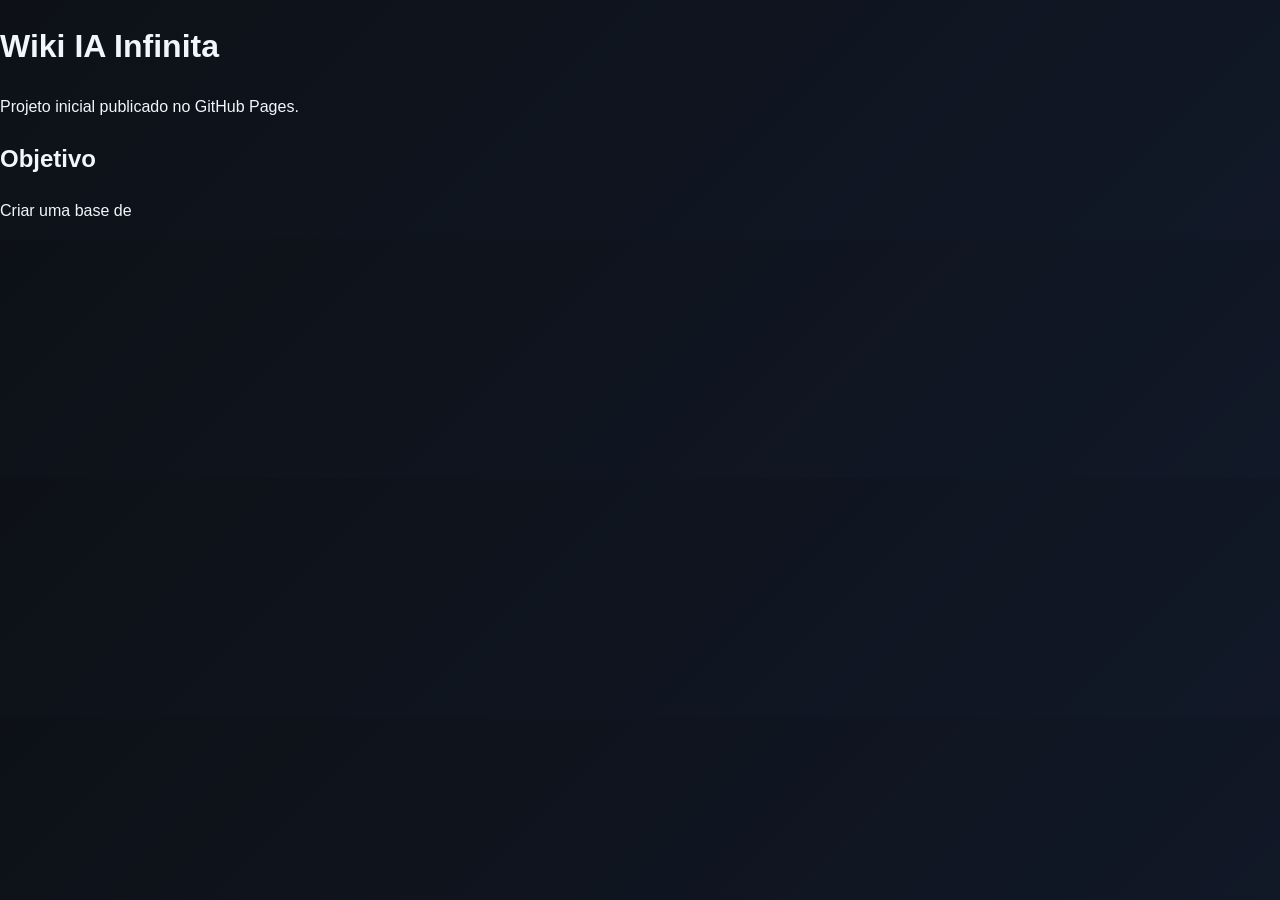
==== commit 20c4eeb5: "Corrige home funcional" ====
--- a/index.html
+++ b/index.html
@@ -1,12 +1,16 @@
 <!doctype html>
 <html lang="pt-BR">
 <head>
-  <meta charset="utf-8">
-  <meta name="viewport" content="width=device-width, initial-scale=1">
-  <title>Wiki IA Infinita</title>
-  <meta name="description" content="Biblioteca de respostas úteis organizada por perguntas, clusters e SEO técnico.">
-  <link rel="stylesheet" href="assets/style.css">
+<meta charset="utf-8">
+<meta name="viewport" content="width=device-width, initial-scale=1">
+<title>Wiki IA Infinita</title>
+<meta name="description" content="Biblioteca de perguntas e respostas organizada para pesquisa.">
+<link rel="stylesheet" href="assets/style.css">
 </head>
 <body>
-<header class="hero">
-  <nav><strong>Wiki IA Infinita+<main class="container">
+<h1>Wiki IA Infinita</h1>
+<p>Projeto inicial publicado no GitHub Pages.</p>
+<div class="card">
+<h2>Objetivo</h2>
+<p>Criar uma base de
--- a/assets/style.css
+++ b/assets/style.css
@@ -0,0 +1 @@
+:root{--bg:#0d1117;--panel:#161b22;--text:#f0f6fc;--muted:#8b949e;--brand:#7c3aed;--line:#30363d;--accent:#22c55e}*{box-sizing:border-box}body{margin:0;font-family:Arial,Helvetica,sans-serif;background:linear-gradient(135deg,#0d1117,#111827);color:var(--text);line-height:1.6}a{color:inherit}nav{display:flex;gap:20px;align-items:center;justify-content:space-between;max-width:1100px;margin:auto;padding:24px}nav a{color:var(--muted);text-decoration:none}.hero{padding-bottom
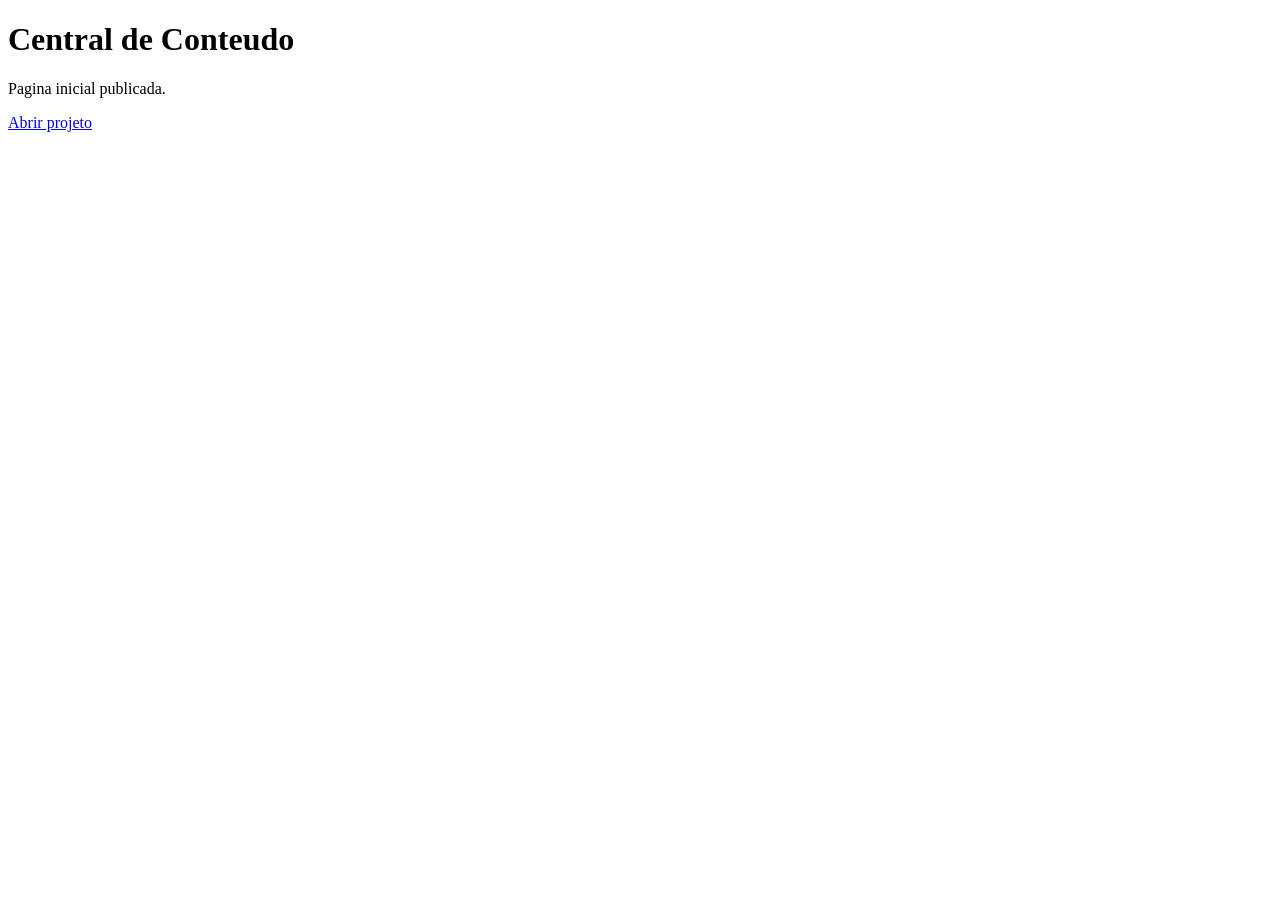
==== commit 1dbf4ba4: "Corrige pagina inicial" ====
--- a/index.html
+++ b/index.html
@@ -1,16 +1 @@
-<!doctype html>
-<html lang="pt-BR">
-<head>
-<meta charset="utf-8">
-<meta name="viewport" content="width=device-width, initial-scale=1">
-<title>Wiki IA Infinita</title>
-<meta name="description" content="Biblioteca de perguntas e respostas organizada para pesquisa.">
-<link rel="stylesheet" href="assets/style.css">
-</head>
-<body>
-<main class="container">
-<h1>Wiki IA Infinita</h1>
-<p>Projeto inicial publicado no GitHub Pages.</p>
-<div class="card">
-<h2>Objetivo</h2>
-<p>Criar uma base de+<!doctype html><html lang="pt-BR"><head><meta charset="utf-8"><meta name="viewport" content="width=device-width,initial-scale=1"><title>Central de Conteudo</title></head><body><main><h1>Central de Conteudo</h1><p>Pagina inicial publicada.</p><p><a href="wiki.html">Abrir projeto</a></p></main></body></html>
